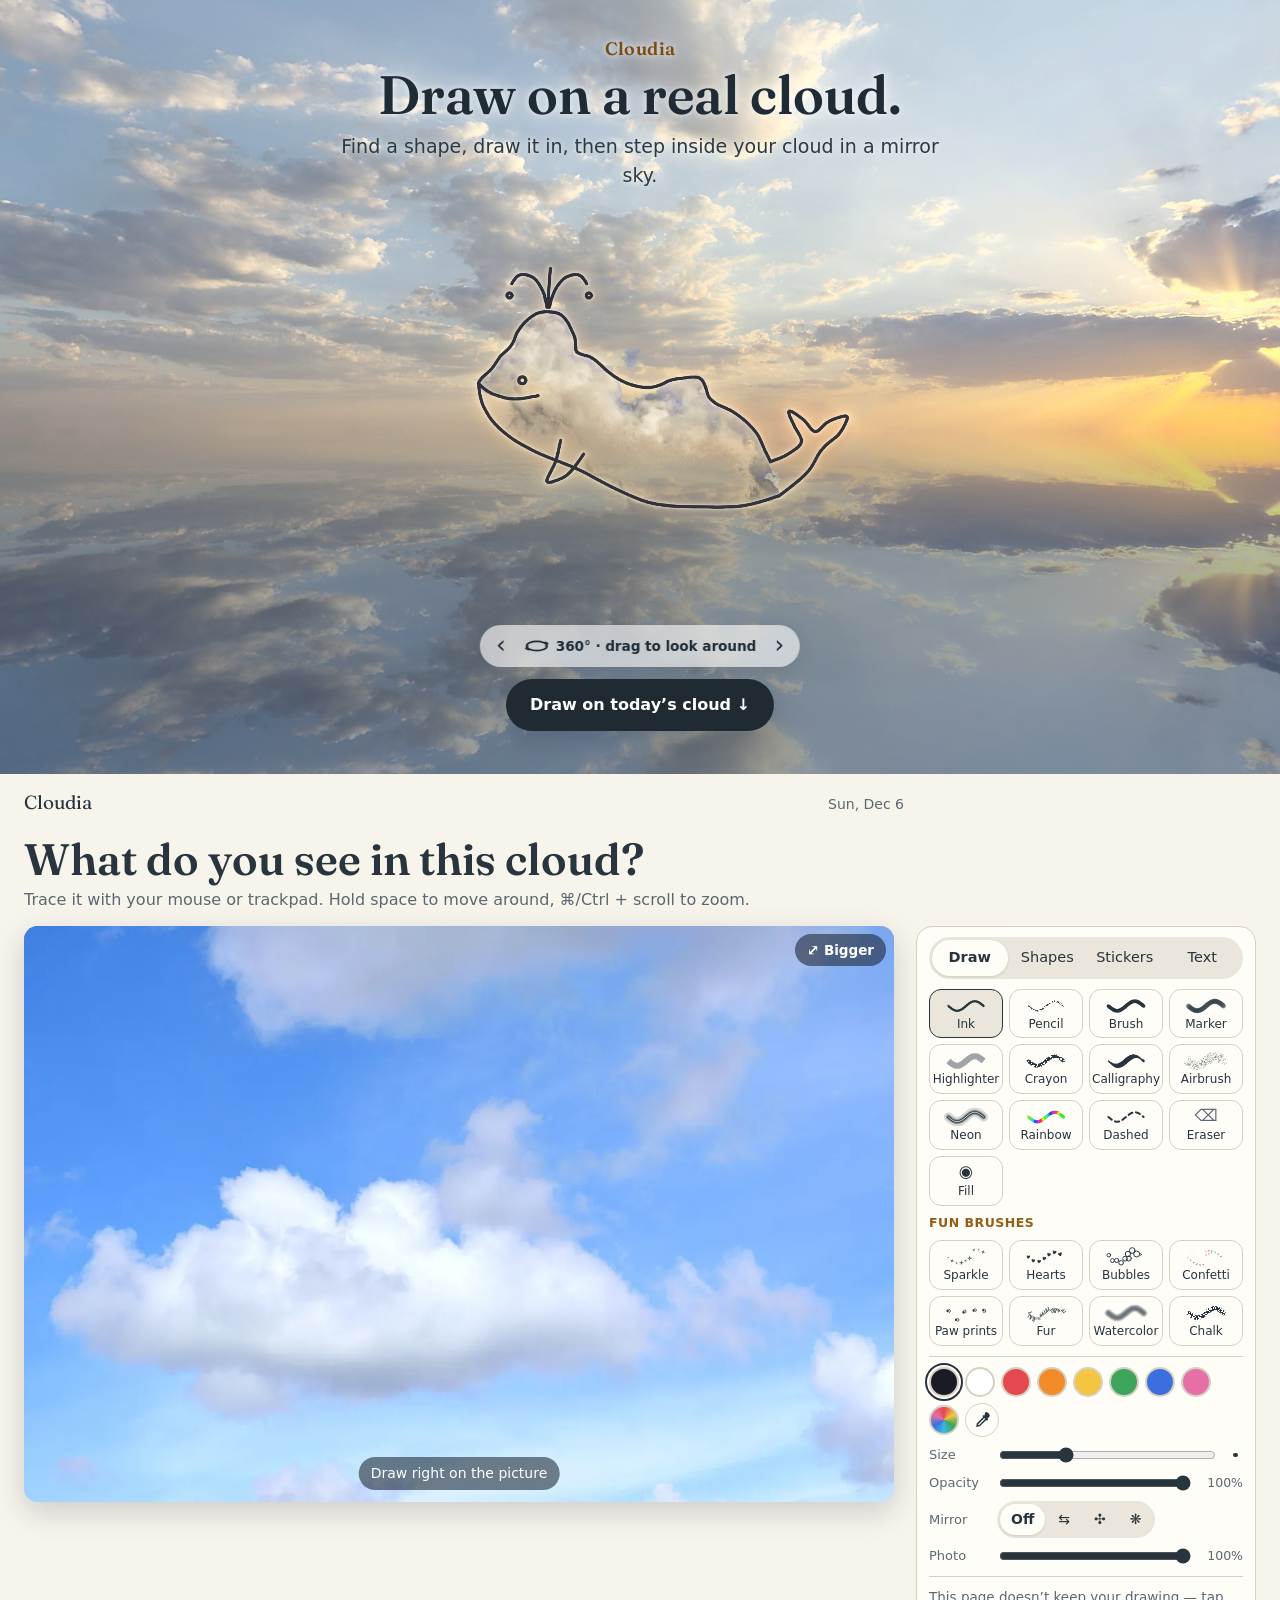
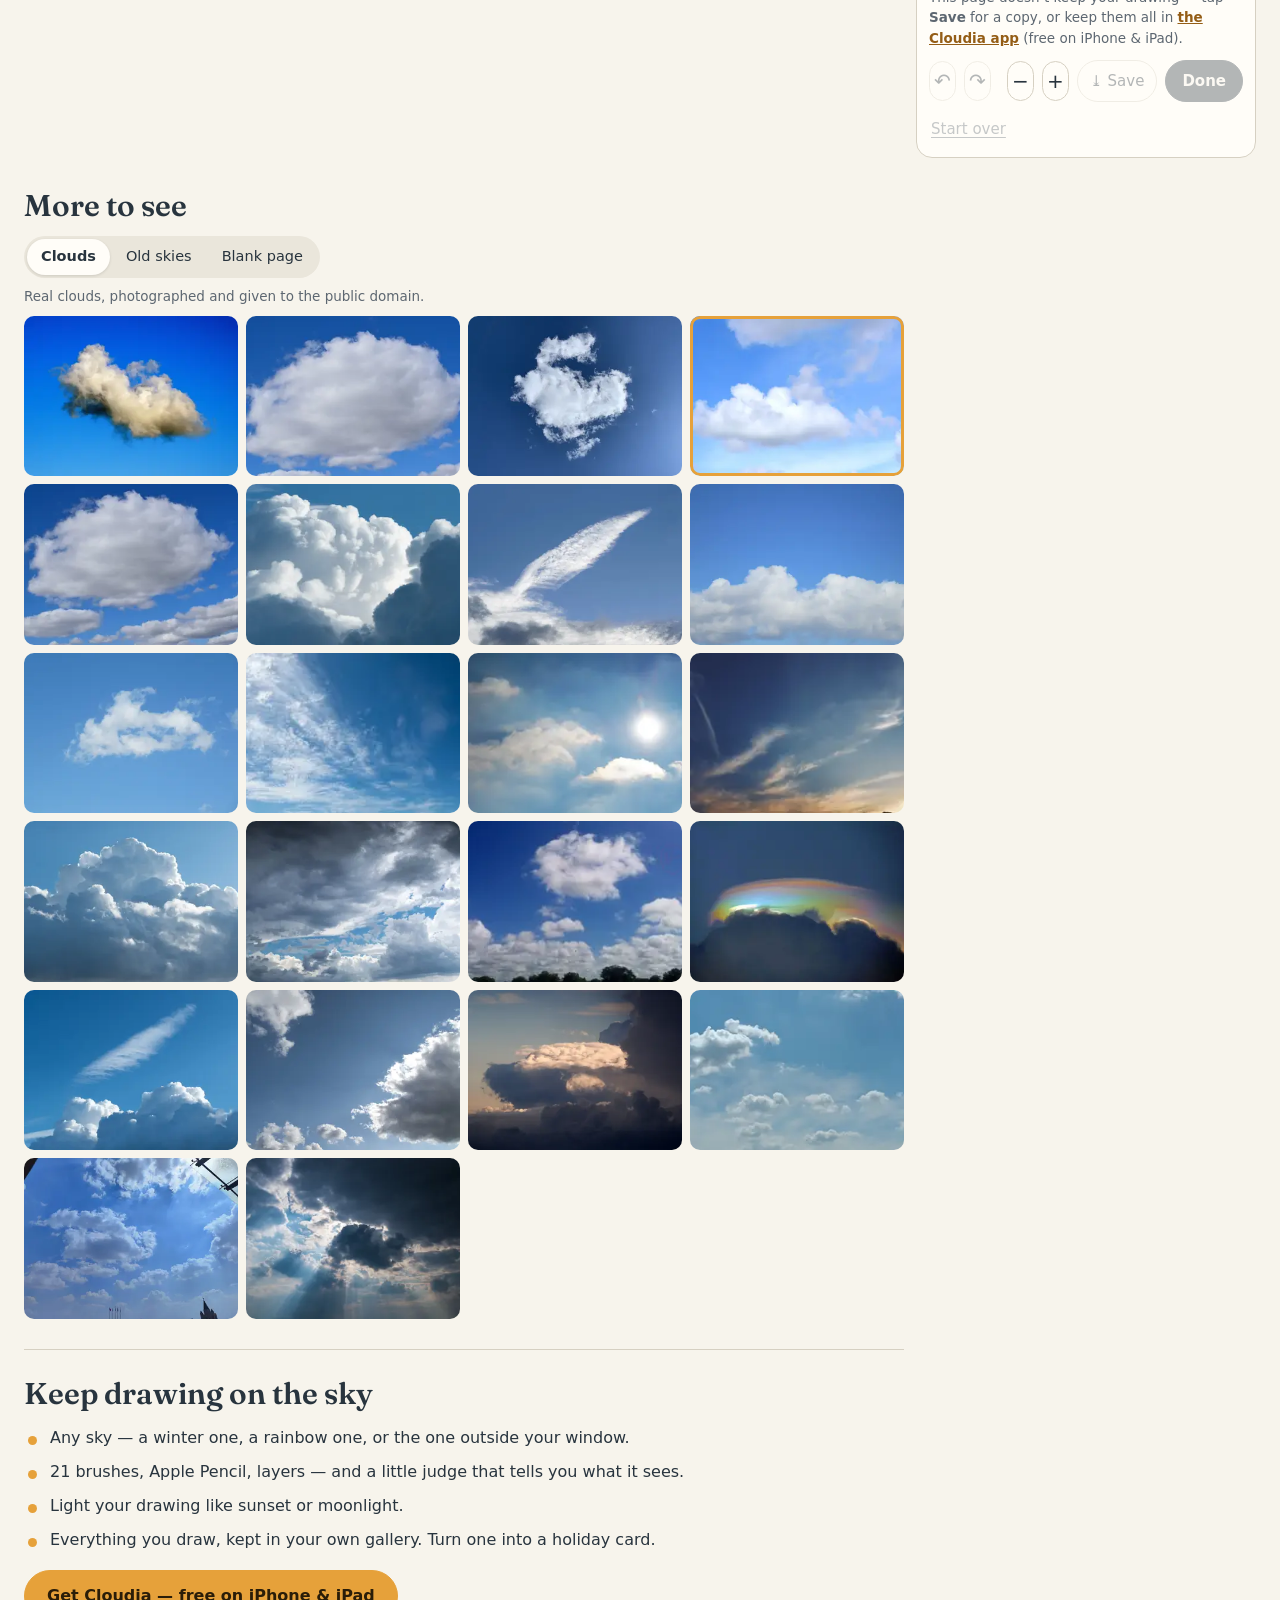
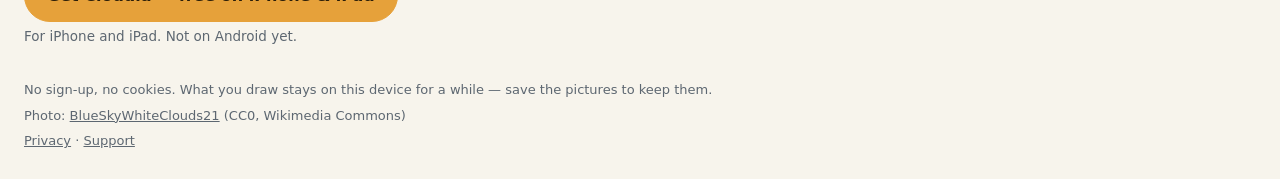
==== today-v2/index.html @ acbae4b1 "today: go live — opening mirror-sky hero (traced whale, drag/arrow to look 360°), judge's paintings " ====
<!doctype html>
<html lang="en">
<head>
<meta charset="utf-8">
<meta name="robots" content="noindex">
<meta name="viewport" content="width=device-width, initial-scale=1, viewport-fit=cover">
<title>What do you see in this cloud? · Cloudia</title>
<meta name="description" content="One real cloud a day — and old skies from the museum. Trace what you see, add some eyes, then see what we saw.">
<meta property="og:title" content="What do you see in this cloud?">
<meta property="og:description" content="Trace what you see in a real cloud. Then see what we saw.">
<meta property="og:image" content="https://shumiao121.github.io/cloudia/today/og.jpg">
<meta property="og:type" content="website">
<meta name="twitter:card" content="summary_large_image">
<meta name="apple-itunes-app" content="app-id=6818406818">
<meta name="theme-color" content="#F7F4EC">
<!--
  网页「今天这朵」第二版（11-17）。方案：「云想网页第二版方案」（Claude Docs）、docs/网页引流/第二轮/。
  一张图、四支笔加橡皮、16 枚眼睛和小零件贴纸；两间屋子（Clouds、Old skies）；分享出「先猜、再翻答案」两张 4:5。
  不上传任何东西、不放 cookie；画只在这台设备上（Safari 七天不开会清掉）。素材：tools/web/build_today.py。
  ?i=<图的编号> 打开某一张，?d=2026-11-20 换日期（测试用）。
-->
<link rel="stylesheet" href="css/today.css?v=37">
</head>
<body>
<!-- 11-20 首屏：打开网页先进到云世界（天空之镜），一朵真云飘进来、描出一条鲸鱼、鼓成云、转一圈，循环。
     不挡操作：按钮和往下滚都直接到画板；没有 WebGL 就只剩这张渐变底和字 -->
<section class="hero" id="hero" aria-label="A real cloud drifts into a mirror sky and a whale is traced on it; around it hang clouds others have painted">
  <canvas aria-hidden="true"></canvas>
  <div class="hero-text">
    <p class="hero-brand">Cloudia</p>
    <h2 class="hero-h">Draw on a real cloud.</h2>
    <p class="hero-sub">Find a shape, draw it in, then step inside your cloud in a mirror sky.</p>
  </div>
  <!-- 11-20 他要「画面上要有可以转动的标识」：常驻的 360° 小条，中间的图标一直轻轻摆（拖过以后停），两边箭头点一下转 60° -->
  <div class="hero-turn" role="group" aria-label="Look around the sky">
    <button type="button" class="ht-btn" data-turn="-1" aria-label="Turn left">‹</button>
    <span class="ht-mid"><svg class="ht-ico" viewBox="0 0 24 24" aria-hidden="true"><ellipse cx="12" cy="12" rx="9.5" ry="4.2" fill="none" stroke="currentColor" stroke-width="1.6" stroke-dasharray="44 9"/><path d="M19.6 8.6l2.4 1.1-1.6 2.1" fill="none" stroke="currentColor" stroke-width="1.6" stroke-linecap="round" stroke-linejoin="round"/><path d="M4.4 15.4L2 14.3l1.6-2.1" fill="none" stroke="currentColor" stroke-width="1.6" stroke-linecap="round" stroke-linejoin="round"/></svg><span class="ht-lab">360° · drag to look around</span></span>
    <button type="button" class="ht-btn" data-turn="1" aria-label="Turn right">›</button>
  </div>
  <a class="hero-go" href="#ask">Draw on today’s cloud ↓</a>
</section>
<main>
  <div class="top"><span class="brand">Cloudia</span><span id="date"></span></div>

  <h1 id="ask">What do you see in this cloud?</h1>
  <p class="sub" id="how">Trace it with your finger.</p>

  <div id="stage">
  <div class="focusbar"><span class="small" id="focusTip"></span><span class="grow"></span><button id="focusClose">Close</button></div>
  <div class="canvasArea" id="canvasArea">
    <div class="paperbar" id="paperbar" hidden>
      <div class="chips" id="papers" role="tablist" aria-label="Paper"></div>
      <div class="seg mini" id="aspects" role="tablist" aria-label="Page shape"></div>
    </div>
    <figure id="mine" class="board">
      <div class="zoomer"><img id="photo" alt=""></div>
      <div class="hint" id="hint">Draw right on the picture</div>
      <button class="fig-btn" id="bigBtn" aria-label="Draw full screen">⤢ Bigger</button>
      <button class="fig-btn left" id="zoomReset" hidden aria-label="Zoom back out">1×</button>
    </figure>
    <p class="caption" id="caption" hidden></p>
  </div>

  <div class="dock" id="dock">
    <div class="row tabs">
      <div class="seg" role="tablist" id="tabs">
        <button role="tab" data-tab="draw" aria-selected="true">Draw</button>
        <button role="tab" data-tab="shapes" aria-selected="false">Shapes</button>
        <button role="tab" data-tab="stickers" aria-selected="false">Stickers</button>
        <button role="tab" data-tab="text" aria-selected="false">Text</button>
      </div>
    </div>

    <div class="pane" id="pane-draw">
      <div class="pens" id="pens"></div>
      <p class="lab2">Fun brushes</p>
      <div class="pens" id="funPens"></div>
    </div>
    <div class="pane" id="pane-shapes" hidden>
      <div class="pens shapes" id="shapes"></div>
      <label class="check"><input type="checkbox" id="shapeFill"> Filled boxes and circles</label>
      <p class="small tip">Drag on the picture. Hold Shift for straight lines, squares and circles.</p>
    </div>
    <div class="pane" id="pane-stickers" hidden>
      <div class="chips packs" id="packs"></div>
      <div class="tray" id="tray"></div>
    </div>
    <div class="pane" id="pane-text" hidden>
      <form class="ask" id="textForm" autocomplete="off">
        <input id="textIn" maxlength="40" placeholder="Say something…" aria-label="Text to add" enterkeyhint="done">
        <button class="primary" type="submit">Add</button>
      </form>
      <div class="seg" id="fonts" role="tablist" aria-label="Font"></div>
    </div>
    <div class="row objtools" id="objTools" hidden>
      <button id="objFront" title="Bring to front">Front</button>
      <button id="objBack" title="Send to back">Back</button>
      <button id="objCopy" title="Duplicate">Copy</button>
      <button id="objFlip" title="Flip">Flip</button>
      <button id="objDel" title="Delete">Delete</button>
    </div>
    <p class="small tip" id="objTip" hidden>Tap one to pick it up. Drag to move · pinch or use the blue corner to size and turn.</p>

    <div class="shared" id="shared">
      <div class="row colorrow">
        <div id="colors" class="colors"></div>
        <label class="sw custom" title="Any color"><input type="color" id="customColor" value="#8E5BD8" aria-label="Any color"></label>
        <button class="icon tool" id="pickBtn" aria-label="Pick a color from the picture" title="Pick a color from the picture (I)"><svg viewBox="0 0 24 24" width="20" height="20" aria-hidden="true"><path d="M15.6 3.4a2.5 2.5 0 0 1 3.5 0l1.5 1.5a2.5 2.5 0 0 1 0 3.5l-2.1 2.1 1 1-1.4 1.4-1-1L9.4 19.6 5 20.4l.8-4.4 7.7-7.7-1-1 1.4-1.4 1 1zM7.6 16.9l-.3 1.3 1.3-.3 7.3-7.3-1-1z" fill="currentColor"/></svg></button>
      </div>
      <div class="row slide" data-for="draw shapes"><span class="lab">Size</span><input type="range" id="size" min="1" max="100" value="30" aria-label="Line size"><span class="dot" id="sizeDot"></span></div>
      <div class="row slide" data-for="draw shapes"><span class="lab">Opacity</span><input type="range" id="opacity" min="10" max="100" value="100" aria-label="Opacity"><span class="num" id="opNum">100%</span></div>
      <div class="row slide" data-for="draw shapes"><span class="lab">Mirror</span><div class="seg mini" id="syms" role="tablist" aria-label="Mirror drawing"></div></div>
      <div class="row slide"><span class="lab">Photo</span><input type="range" id="fade" min="15" max="100" value="100" aria-label="Fade the photo while you trace"><span class="num" id="fadeNum">100%</span></div>
    </div>

    <p class="appnote">This page doesn’t keep your drawing — tap <b>Save</b> for a copy, or keep them all in <a id="appNoteLink" href="https://apps.apple.com/app/apple-store/id6818406818?pt=129298723&amp;ct=web-note&amp;mt=8">the Cloudia app</a> (free on iPhone &amp; iPad).</p>

    <div class="row end">
      <button class="icon" id="undo" aria-label="Undo" title="Undo (⌘Z)" disabled>↶</button>
      <button class="icon" id="redo" aria-label="Redo" title="Redo (⇧⌘Z)" disabled>↷</button>
      <span class="grow"></span>
      <button class="icon" id="zoomOut" aria-label="Zoom out" title="Zoom out (−)">−</button>
      <button class="icon" id="zoomIn" aria-label="Zoom in" title="Zoom in (+)">+</button>
      <button id="exportBtn" disabled title="Save the picture with your drawing to this device">⤓ Save</button>
      <button class="primary" id="done" disabled>Done</button>
    </div>
    <div class="row"><button class="link" id="clear" disabled>Start over</button></div>
  </div>
  </div>

  <section id="naming" hidden class="fade">
    <h2>What is it?</h2>
    <form class="ask" id="askForm" autocomplete="off">
      <input id="word" list="words" maxlength="24" placeholder="a whale, a dog, a teapot…" enterkeyhint="done" aria-label="What is it?">
      <button class="primary" type="submit">That's it</button>
    </form>
    <datalist id="words"></datalist>
    <div class="links"><button class="link" id="skip">Keep it to myself</button><button class="link" id="back">Keep drawing</button></div>
  </section>

  <section id="reveal" hidden class="fade">
    <p class="you" id="you"></p>
    <div class="links"><button class="link" id="drawMore">Keep drawing</button></div>
    <div class="step" id="stepWrap" hidden>
      <button class="primary step-btn" id="stepIn"><span aria-hidden="true">▶</span> <span id="stepLabel">Step inside your cloud</span></button>
      <p class="small">Watch your drawing come alive, then fly in. Saves as a short video you can share.</p>
    </div>
    <h2>Here's what we saw</h2>
    <div class="chips" id="chips"></div>
    <figure id="ours" class="board">
      <img id="photo2" alt="">
      <canvas id="ourInk" class="layer"></canvas>
    </figure>

    <div class="share">
      <h2 class="h3">Share it as a little guessing game</h2>
      <p class="small">Two pictures: first the question, then your answer.</p>
      <div class="pair" id="pairPreview"></div>
      <div class="bar">
        <button class="primary" id="share">Share</button>
        <button id="save">Save pictures</button>
      </div>
    </div>

    <div class="lit">
      <img src="img/app-lit-shark.jpg" alt="A shark drawn on a cloud in the Cloudia app, lit like moonlight" loading="lazy">
      <p class="small">In the app, a drawing can light up like this — this shark was drawn in Cloudia and given moonlight.</p>
    </div>
    <p class="small" style="margin-top:14px">A new cloud comes tomorrow.</p>
  </section>

  <section id="paperOut" hidden class="fade">
    <p class="you" id="youPaper"></p>
    <div class="share" id="sawToo" hidden>
      <h2 class="h3" id="sawTooTitle"></h2>
      <p class="small">Tap one — your drawing comes along. Can you find it in the cloud too?</p>
      <div class="grid pick" id="sawTooGrid"></div>
    </div>
    <div class="share">
      <h2 class="h3">Now put it on a real sky</h2>
      <p class="small">Pick a cloud. Your drawing comes along — move it, size it, then share it as a guessing game.</p>
      <div class="grid pick" id="skyPick"></div>
      <button class="link" id="moreSkies" hidden>More skies</button>
    </div>
    <div class="bar" style="margin-top:14px">
      <button id="savePaper">Save image</button>
      <button id="saveLines">Save lines only (PNG)</button>
      <button class="link" id="backPaper">Keep drawing</button>
    </div>
  </section>

  <section class="rooms" id="rooms">
    <h2>More to see</h2>
    <div class="seg" role="tablist" id="roomTabs"></div>
    <p class="small" id="roomLine"></p>
    <div class="grid" id="grid"></div>
  </section>

  <section class="app" id="app">
    <h2>Keep drawing on the sky</h2>
    <ul>
      <li>Any sky — a winter one, a rainbow one, or the one outside your window.</li>
      <li>21 brushes, Apple Pencil, layers — and a little judge that tells you what it sees.</li>
      <li>Light your drawing like sunset or moonlight.</li>
      <li>Everything you draw, kept in your own gallery. Turn one into a holiday card.</li>
    </ul>
    <a class="btn store" id="store" href="https://apps.apple.com/app/apple-store/id6818406818?pt=129298723&amp;ct=web-v2&amp;mt=8">Get Cloudia — free on iPhone &amp; iPad</a>
    <p class="small" id="notIOS">For iPhone and iPad. Not on Android yet.</p>
  </section>

  <footer>
    <span>No sign-up, no cookies. What you draw stays on this device for a while — save the pictures to keep them.</span>
    <span id="credit"></span>
    <span><a href="../privacy-en.html">Privacy</a> · <a href="../en.html">Support</a></span>
  </footer>
</main>

<div id="toast" role="status" hidden></div>
<div id="sheet" hidden>
  <div class="sheetPics" id="sheetPics"></div>
  <p>Press and hold each picture to save it.</p>
  <button id="closeSheet">Close</button>
</div>

<script src="manifest.js?v=37"></script>
<script>
// 一打开就开始下这张图和它的数据，不等后面几个脚本一轮轮加载（11-18 他嫌图慢）
(function () {
  var M = window.MANIFEST, q = new URLSearchParams(location.search), m = /^(\d{4})-(\d\d)-(\d\d)$/.exec(q.get('d') || '');
  var t = m ? new Date(+m[1], +m[2] - 1, +m[3]) : new Date(); t = new Date(t.getFullYear(), t.getMonth(), t.getDate());
  var n = Math.round((t - new Date(2026, 10, 19)) / 864e5), L = M.daily.length, id = q.get('i') || q.get('c');
  if (!(id && M.items[id])) id = M.daily[((n % L) + L) % L];
  if (M.items[id].kind === 'paper') return;
  var l = document.createElement('link'); l.rel = 'preload'; l.as = 'image'; l.href = 'items/' + id + '.webp'; document.head.appendChild(l);
  var s = document.createElement('script'); s.src = 'items/' + id + '.js'; document.head.appendChild(s); window.__item = s;
})();
</script>
<script src="words.js?v=2"></script>
<script type="module" src="js/app.js?v=37"></script>
</body>
</html>
---- today-v2/css/today.css ----
@font-face { font-family: "Fraunces"; src: url("../fraunces.woff") format("woff"); font-display: swap; }
:root {
  --paper: #F7F4EC; --paper-dim: #EAE6DB; --ink: #28343E; --ink-soft: #5D6771; --hair: #D6D0C2;
  --amber: #E6A13A; --amber-deep: #945D16; --card: #FFFDF8; --sel: #3B6FE0;
  color-scheme: light;
}
@media (prefers-color-scheme: dark) {
  :root { --paper: #12171D; --paper-dim: #1C232B; --ink: #E9ECEF; --ink-soft: #A3ACB6; --hair: #2E3741;
          --amber: #E6A13A; --amber-deep: #F2C27E; --card: #18202A; --sel: #7FA6FF; color-scheme: dark; }
}
* { box-sizing: border-box; }
html { -webkit-text-size-adjust: 100%; }
body { margin: 0; background: var(--paper); color: var(--ink);
  font: 16px/1.5 -apple-system, BlinkMacSystemFont, "Segoe UI", system-ui, sans-serif; -webkit-tap-highlight-color: transparent; }
main { max-width: 760px; margin: 0 auto;
  padding: calc(14px + env(safe-area-inset-top, 0px)) max(16px, env(safe-area-inset-right, 0px)) calc(28px + env(safe-area-inset-bottom, 0px)) max(16px, env(safe-area-inset-left, 0px)); }
[hidden] { display: none !important; }
.top { display: flex; justify-content: space-between; align-items: baseline; font-size: 14px; color: var(--ink-soft); }
.brand { font-family: Fraunces, Georgia, serif; font-size: 19px; color: var(--ink); }
h1, h2 { font-family: Fraunces, Georgia, serif; font-weight: 600; text-wrap: balance; margin: 0; }
h1 { font-size: clamp(28px, 7.4vw, 44px); line-height: 1.12; margin: 18px 0 4px; }
h2 { font-size: clamp(22px, 5.6vw, 30px); line-height: 1.2; }
.h3 { font-size: 21px; }
.sub { color: var(--ink-soft); margin: 0 0 14px; }
.small { font-size: 13.5px; color: var(--ink-soft); margin: 4px 0; }
.caption { font-size: 13.5px; color: var(--ink-soft); margin: 8px 2px 0; font-style: italic; }
.grow { flex: 1; }

/* 画框：照片 + 几层画布 */
figure.board { margin: 0 auto; position: relative; border-radius: 14px; overflow: hidden; background: var(--paper-dim);
  box-shadow: 0 10px 30px rgba(20,30,50,.18); max-width: 100%; touch-action: pan-y; }
figure.board img { display: block; width: 100%; height: auto;
  -webkit-user-select: none; user-select: none; -webkit-touch-callout: none; pointer-events: none; }
.zoomer { position: relative; transform-origin: 0 0; }
.layer { position: absolute; inset: 0; width: 100%; height: 100%; pointer-events: none; }
.fig-btn { position: absolute; top: 8px; right: 8px; z-index: 5; padding: 6px 12px; font-size: 13.5px; font-weight: 600;
  background: rgba(20,28,40,.55); color: #fff; border: 0; -webkit-backdrop-filter: blur(6px); backdrop-filter: blur(6px); }
.fig-btn.left { right: auto; left: 8px; }
/* 手机上横的图贴满屏宽，不留两边白 */
@media (max-width: 600px) {
  figure.board.bleed { margin-left: calc(-1 * max(16px, env(safe-area-inset-left, 0px))); margin-right: calc(-1 * max(16px, env(safe-area-inset-right, 0px)));
    max-width: none !important; border-radius: 0; box-shadow: none; }
}
/* 全屏画：只剩画和工具；手机横过来时工具挪到右边，画占满高度 */
.focusbar { display: none; }
body.focus { overflow: hidden; }
#stage.focus { position: fixed; inset: 0; z-index: 8; background: var(--paper); display: grid; grid-template-rows: auto minmax(0, 1fr) auto; gap: 8px;
  padding: calc(6px + env(safe-area-inset-top, 0px)) max(8px, env(safe-area-inset-right, 0px)) calc(8px + env(safe-area-inset-bottom, 0px)) max(8px, env(safe-area-inset-left, 0px)); }
#stage.focus .focusbar { display: flex; align-items: center; gap: 8px; min-width: 0; }
#stage.focus .focusbar .small { margin: 0; overflow: hidden; text-overflow: ellipsis; white-space: nowrap; }
#stage.focus .canvasArea { min-height: 0; min-width: 0; display: grid; place-items: center; overflow: hidden; }
#stage.focus figure.board { margin: 0; border-radius: 8px; max-width: none !important; }
#stage.focus .caption, #stage.focus #bigBtn { display: none; }
#stage.focus .dock { margin-top: 0; width: 100%; max-width: 760px; justify-self: center; padding: 8px 10px; gap: 8px; }
@media (orientation: landscape) and (max-height: 560px) {
  #stage.focus { grid-template-columns: minmax(0, 1fr) 264px; grid-template-rows: auto minmax(0, 1fr); column-gap: 10px; }
  #stage.focus .canvasArea { grid-column: 1; grid-row: 1 / span 2; }
  #stage.focus .focusbar { grid-column: 2; grid-row: 1; }
  #stage.focus .focusbar .small { white-space: normal; font-size: 12px; line-height: 1.3; }
  #stage.focus .dock { grid-column: 2; grid-row: 2; overflow-y: auto; align-self: stretch; align-content: start; }
  #stage.focus .pens { grid-template-columns: repeat(4, minmax(0, 1fr)); gap: 4px; }
  #stage.focus .pen { padding: 4px 1px; font-size: 10.5px; border-radius: 10px; }
  #stage.focus .pen canvas { width: 32px; height: 15px; }
  #stage.focus .shared { gap: 5px; padding-top: 6px; }
  #stage.focus .dock { gap: 7px; padding: 8px; }
  #stage.focus .colors { justify-content: flex-start; }
  #stage.focus .colors { gap: 4px; }
  #stage.focus .sw { width: 24px; height: 24px; }
  #stage.focus .tray { grid-template-columns: repeat(5, minmax(0, 1fr)); }
  #stage.focus .end { flex-wrap: wrap; }
}
.layer.touch { pointer-events: auto; touch-action: none; cursor: crosshair; }
.layer.touch.locked { pointer-events: none; }
.layer.wet { opacity: 1; }
.hint { position: absolute; left: 50%; bottom: 12px; transform: translateX(-50%); background: rgba(20,28,40,.55); color: #fff;
  font-size: 14px; padding: 6px 12px; border-radius: 999px; pointer-events: none; transition: opacity .4s; white-space: nowrap; z-index: 3; }
.sel { position: absolute; border: 1.5px dashed var(--sel); border-radius: 6px; pointer-events: none; z-index: 4; transform-origin: center; }
.sel-x, .sel-h { position: absolute; width: 30px; height: 30px; border-radius: 50%; pointer-events: auto; touch-action: none; }
.sel-x { left: -16px; top: -16px; background: #fff; color: #1A1B24; border: 1.5px solid var(--sel); font: 600 18px/1 system-ui; padding: 0; display: grid; place-items: center; }
.sel-h { right: -15px; bottom: -15px; background: var(--sel); border: 3px solid #fff; box-shadow: 0 1px 4px rgba(0,0,0,.3); cursor: nwse-resize; }

/* 工具坞：不压在图上，紧跟在图下面 */
.dock { grid-template-columns: minmax(0, 1fr); margin-top: 12px; background: var(--card); border: 1px solid var(--hair); border-radius: 16px; padding: 10px 12px; display: grid; gap: 10px; }
.row { display: flex; align-items: center; gap: 8px; min-width: 0; }
button, .btn { appearance: none; font: inherit; font-size: 15px; border-radius: 999px; padding: 9px 16px; cursor: pointer;
  border: 1px solid var(--hair); background: transparent; color: var(--ink); text-decoration: none; display: inline-flex;
  align-items: center; justify-content: center; gap: 6px; touch-action: manipulation; }
button:disabled { opacity: .35; cursor: default; }
.primary { background: var(--ink); color: var(--paper); border-color: var(--ink); font-weight: 600; }
.icon { width: 40px; height: 40px; padding: 0; font-size: 20px; }
.link { border: 0; padding: 6px 2px; color: var(--ink-soft); text-decoration: underline; text-underline-offset: 3px; }
.seg { display: inline-flex; background: var(--paper-dim); border-radius: 999px; padding: 3px; gap: 2px; }
.seg button { border: 0; padding: 7px 14px; font-size: 14.5px; }
.seg button[aria-selected="true"] { background: var(--card); box-shadow: 0 1px 3px rgba(0,0,0,.12); font-weight: 600; }
.pens { display: grid; grid-template-columns: repeat(auto-fill, minmax(64px, 1fr)); gap: 6px; }
.pen { flex-direction: column; gap: 2px; padding: 6px 2px; border-radius: 12px; font-size: 12px; min-width: 0; line-height: 1.15; }
.pen canvas { width: 44px; height: 20px; }
.pen[aria-pressed="true"] { background: var(--paper-dim); border-color: var(--ink); }
.colors { display: flex; gap: 6px; flex-wrap: wrap; justify-content: space-between; width: 100%; max-width: 330px; }
.sw { width: 30px; height: 30px; padding: 0; border-radius: 50%; border: 2px solid var(--hair); }
.sw[aria-pressed="true"] { outline: 2.5px solid var(--ink); outline-offset: 2px; }
.sizes { display: flex; gap: 4px; }
.sz { width: 34px; height: 34px; padding: 0; }
.sz i { display: block; border-radius: 50%; background: var(--ink); }
.sz[aria-pressed="true"] { background: var(--paper-dim); border-color: var(--ink); }
.tray { display: grid; grid-template-columns: repeat(8, minmax(0, 1fr)); gap: 6px; }
@media (max-width: 480px) { .tray { grid-template-columns: repeat(6, minmax(0, 1fr)); } }
.tray button { padding: 4px; border-radius: 12px; aspect-ratio: 1; background: #F7F4EC; border-color: #D6D0C2; }  /* 贴纸是黑描边，深色模式下也垫浅底 */
.tray canvas { width: 100%; height: 100%; }
.tip { margin: 0; }
.pane { display: grid; gap: 8px; }
.tabs .seg { width: 100%; }
.tabs .seg button { padding: 7px 6px; flex: 1; }
@media (max-width: 420px) { .tabs .seg button { padding: 6px 8px; font-size: 13.5px; } }
.check { display: flex; gap: 8px; align-items: center; font-size: 14px; color: var(--ink-soft); }
.packs { margin: 0; }
.objtools { flex-wrap: wrap; gap: 6px; }
.objtools button { padding: 6px 12px; font-size: 13.5px; }
.shared { display: grid; gap: 8px; border-top: 1px solid var(--hair); padding-top: 10px; }
.colorrow { flex-wrap: wrap; gap: 6px; }
.colorrow .colors { width: auto; max-width: none; justify-content: flex-start; gap: 6px; }
.sw.custom { position: relative; overflow: hidden; display: inline-block; flex: none;
  background: conic-gradient(#E5484D, #F5C542, #3FA45B, #3BB8E0, #3B6FE0, #E66FA8, #E5484D); }
.sw.custom input { position: absolute; inset: -4px; opacity: 0; width: calc(100% + 8px); height: calc(100% + 8px); cursor: pointer; border: 0; padding: 0; }
.sw.custom[aria-pressed="true"] { outline: 2.5px solid var(--ink); outline-offset: 2px; }
.tool { width: 34px; height: 34px; }
.tool[aria-pressed="true"] { background: var(--ink); color: var(--paper); border-color: var(--ink); }
.slide { gap: 10px; }
.slide .lab { width: 58px; font-size: 13px; color: var(--ink-soft); flex: none; }
.slide input[type=range] { flex: 1; min-width: 0; accent-color: var(--ink); }
.slide .num { width: 40px; text-align: right; font-size: 12.5px; color: var(--ink-soft); font-variant-numeric: tabular-nums; flex: none; }
.slide .dot { display: block; border-radius: 50%; flex: none; margin: 0 5px; }
.seg.mini button { padding: 5px 11px; font-size: 14px; }
#toast { position: fixed; left: 50%; bottom: calc(22px + env(safe-area-inset-bottom, 0px)); transform: translateX(-50%); z-index: 30;
  background: rgba(20,28,40,.9); color: #fff; padding: 8px 14px; border-radius: 999px; font-size: 14px; max-width: calc(100vw - 32px); text-align: center; pointer-events: none; }
.end { padding-top: 2px; }

section { margin-top: 30px; }
.ask { display: flex; gap: 8px; margin: 10px 0 4px; }
.ask input { flex: 1; min-width: 0; font: inherit; font-size: 17px; padding: 10px 14px; border-radius: 12px; border: 1px solid var(--hair); background: var(--card); color: var(--ink); }
.links { display: flex; gap: 18px; flex-wrap: wrap; }
.you { font-family: Fraunces, Georgia, serif; font-size: clamp(22px, 5.4vw, 28px); margin: 0 0 6px; }
.chips { display: flex; gap: 8px; flex-wrap: wrap; margin: 10px 0 12px; }
.chip { padding: 7px 14px; font-size: 15px; }
.chip[aria-pressed="true"] { background: var(--ink); color: var(--paper); border-color: var(--ink); }
.share { background: var(--card); border: 1px solid var(--hair); border-radius: 16px; padding: 16px; margin-top: 18px; display: grid; gap: 10px; }
.pair { display: grid; grid-template-columns: 1fr 1fr; gap: 8px; }
.pair img { width: 100%; border-radius: 8px; box-shadow: 0 2px 10px rgba(0,0,0,.12); }
.bar { display: flex; gap: 10px; flex-wrap: wrap; }
.lit { margin-top: 18px; display: grid; gap: 6px; }
.lit img { width: 100%; border-radius: 12px; }

.rooms .seg { margin: 12px 0 4px; }
.grid { display: grid; grid-template-columns: repeat(3, minmax(0, 1fr)); gap: 8px; margin-top: 10px; }
@media (min-width: 600px) { .grid { grid-template-columns: repeat(4, minmax(0, 1fr)); } }
.grid a { display: block; border-radius: 10px; overflow: hidden; aspect-ratio: 4 / 3; background: var(--paper-dim); position: relative; }
.grid img { width: 100%; height: 100%; object-fit: cover; display: block; }
.grid a[aria-current="true"]::after { content: ""; position: absolute; inset: 0; border: 3px solid var(--amber); border-radius: 10px; }

.app { border-top: 1px solid var(--hair); padding-top: 26px; }
.app ul { list-style: none; padding: 0; margin: 14px 0 18px; display: grid; gap: 10px; }
.app li { padding-left: 26px; position: relative; }
.app li::before { content: ""; position: absolute; left: 4px; top: .62em; width: 9px; height: 9px; border-radius: 50%; background: var(--amber); }
.store { background: var(--amber); border-color: var(--amber); color: #2A1D08; font-weight: 600; font-size: 16px; padding: 13px 22px; }
footer { margin-top: 34px; font-size: 13px; color: var(--ink-soft); display: grid; gap: 6px; }
footer a { color: inherit; }
#sheet { position: fixed; inset: 0; z-index: 9; background: rgba(8,12,18,.92); display: flex; flex-direction: column; gap: 12px; align-items: center; justify-content: center;
  padding: max(16px, env(safe-area-inset-top, 0px)) 16px max(16px, env(safe-area-inset-bottom, 0px)); }
.sheetPics { display: flex; gap: 10px; max-width: 100%; overflow-x: auto; }
.sheetPics img { max-height: 64vh; max-width: 78vw; border-radius: 10px; -webkit-touch-callout: default; }
#sheet p { color: #CFD6DE; margin: 0; text-align: center; }
#sheet button { color: #fff; border-color: #56606B; }
.fade { animation: fade .5s ease both; }
@keyframes fade { from { opacity: 0; transform: translateY(6px); } to { opacity: 1; transform: none; } }

/* ---------- 电脑上的工作台：左边大画布按窗口高度铺满，右边工具栏贴着不动 ---------- */
@media (min-width: 980px) {
  main { max-width: 1440px; padding-left: 24px; padding-right: 24px; }
  main > :not(#stage) { max-width: 880px; }
  #stage:not(.focus) { display: grid; grid-template-columns: minmax(0, 1fr) 340px; gap: 22px; align-items: start; margin-top: 6px; }
  #stage:not(.focus) .canvasArea { min-width: 0; }
  #stage:not(.focus) .dock { margin-top: 0; position: sticky; top: 12px; max-height: calc(100vh - 24px); overflow-y: auto; }
  #stage.focus { grid-template-columns: minmax(0, 1fr) 340px; grid-template-rows: auto minmax(0, 1fr); column-gap: 18px; padding: 14px 18px; }
  #stage.focus .canvasArea { grid-column: 1; grid-row: 1 / span 2; }
  #stage.focus .focusbar { grid-column: 2; grid-row: 1; }
  #stage.focus .dock { grid-column: 2; grid-row: 2; overflow-y: auto; align-self: stretch; align-content: start; max-width: none; }
  .tray { grid-template-columns: repeat(6, minmax(0, 1fr)); }
  .pens { grid-template-columns: repeat(4, minmax(0, 1fr)); }
}

/* ---------- 只在 app 里：工具栏底下四格真截图，点开看大图 ---------- */
.apponly { display: grid; gap: 8px; border-top: 1px solid var(--hair); padding-top: 10px; }
.lab2 { margin: 0; font-size: 12.5px; font-weight: 600; letter-spacing: .04em; text-transform: uppercase; color: var(--amber-deep); }
.appgrid { display: grid; grid-template-columns: repeat(2, minmax(0, 1fr)); gap: 8px; }
.appgrid button { padding: 0; border-radius: 12px; overflow: hidden; flex-direction: column; align-items: stretch; gap: 0; background: var(--card); }
.appgrid img { width: 100%; aspect-ratio: 16 / 8; object-fit: cover; display: block; }
.appgrid span { padding: 6px 9px 7px; font-size: 12.5px; font-weight: 600; text-align: left; }
#appSheet { position: fixed; inset: 0; z-index: 25; background: rgba(8,12,18,.6); display: grid; place-items: center; overflow-y: auto;
  padding: max(16px, env(safe-area-inset-top, 0px)) max(16px, env(safe-area-inset-right, 0px)) max(16px, env(safe-area-inset-bottom, 0px)) max(16px, env(safe-area-inset-left, 0px)); }
.appcard { background: var(--paper); color: var(--ink); border-radius: 18px; max-width: 620px; width: 100%; padding: 14px 16px 16px; display: grid; gap: 8px; box-shadow: 0 20px 60px rgba(0,0,0,.35); }
.appcard img { width: 100%; border-radius: 12px; display: block; }
.appcard h2 { margin-top: 4px; }
.appcard p { margin: 0; }

/* ---------- 白纸：纸和画幅的切换条 ---------- */
.paperbar { display: flex; flex-wrap: wrap; align-items: center; justify-content: space-between; gap: 8px; margin-bottom: 10px; }
.paperbar .chips { margin: 0; }
.paperbar .chip { padding: 6px 12px; font-size: 14px; display: inline-flex; gap: 6px; }
.paperbar .chip i { width: 14px; height: 14px; border-radius: 4px; border: 1px solid var(--hair); display: inline-block; }
.seg.mini button:disabled { opacity: .35; }
.grid.pick a { cursor: pointer; }
#stage.focus .paperbar { display: none; }
.grid a.paperthumb { border: 1px solid var(--hair); }
.grid a.paperthumb::before { content: attr(data-name); position: absolute; left: 8px; bottom: 6px; font-size: 12.5px; font-weight: 600; color: #5D6771; }
.grid a.paperthumb[data-name="Night"]::before { color: #C9D3E6; }

.appnote { margin: 0; font-size: 13.5px; color: var(--ink-soft); border-top: 1px solid var(--hair); padding-top: 10px; }
.appnote a { color: var(--amber-deep); font-weight: 600; }
/* 大图到之前：缩略图模糊垫着，画框先按比例撑开，不跳 */
figure.board { background-size: cover; background-position: center; }
figure.board img { transition: opacity .35s ease; }
figure.board.loading img { opacity: 0; }

/* ---------- 走进云里（11-18） ---------- */
.step { margin: 6px 0 26px; display: grid; justify-items: start; gap: 6px; }
.step-btn { font-size: 17px; padding: 13px 22px; border-radius: 999px; }
.inside { position: fixed; inset: 0; z-index: 60; background: rgba(14, 18, 24, .94); display: grid; place-items: center; touch-action: none; }
.inside canvas { display: block; height: min(100dvh, 100vw * 16 / 9); width: auto; max-width: 100vw; aspect-ratio: 9 / 16; }
@media (min-width: 600px) { .inside canvas { height: calc(100dvh - 40px); border-radius: 16px; box-shadow: 0 20px 60px rgba(0, 0, 0, .45); } }
.inside-x { position: absolute; top: max(12px, env(safe-area-inset-top)); right: max(12px, env(safe-area-inset-right)); width: 44px; height: 44px; padding: 0; border-radius: 50%;
  border: 0; background: rgba(20, 24, 30, .55); color: #fff; font-size: 26px; line-height: 44px; }
.inside-bar { position: absolute; left: 50%; transform: translateX(-50%); bottom: max(18px, calc(env(safe-area-inset-bottom) + 10px)); display: flex; gap: 10px; align-items: center;
  flex-wrap: nowrap; justify-content: center; width: max-content; max-width: calc(100vw - 24px); padding: 8px; border-radius: 999px; background: rgba(250, 249, 245, .92); box-shadow: 0 8px 28px rgba(0, 0, 0, .25); }
.inside-bar button { border-radius: 999px; white-space: nowrap; }
@media (max-width: 420px) { .inside-bar button { padding: 10px 14px; font-size: 15px; } .inside-app { padding: 0 6px; font-size: 15px; } }
.inside-bar .primary { background: #1A1B24; color: #F7F4EC; border-color: #1A1B24; }
.inside-bar button:not(.primary) { background: #fff; color: #1A1B24; border-color: #D9D4C7; }
.inside-app { color: #945D16; font-weight: 600; padding: 0 10px; white-space: nowrap; }
.inside-hint { position: absolute; top: max(18px, env(safe-area-inset-top)); left: 50%; transform: translateX(-50%); margin: 0; padding: 7px 14px; border-radius: 999px;
  background: rgba(20, 24, 30, .55); color: #fff; font-size: 14px; white-space: nowrap; pointer-events: none; }
.inside canvas { touch-action: none; cursor: grab; }
/* 天空之镜：铺满整个窗口，跟着窗口变（电脑上用） */
.inside.full canvas { width: 100vw; height: 100dvh; max-width: none; aspect-ratio: auto; border-radius: 0; box-shadow: none; }

/* ---------- 首屏：云世界（11-20） ---------- */
.hero { position: relative; margin: 0; height: min(86svh, 860px); min-height: 440px; overflow: hidden;
  background: linear-gradient(180deg, #9db7d8 0%, #cdd7e2 40%, #ead7bb 49.5%, #b4c2d2 50.5%, #8ea6c2 100%); }
.hero canvas { position: absolute; inset: 0; width: 100%; height: 100%; display: block; opacity: 0; transition: opacity 1s ease; touch-action: pan-y; }
.hero canvas.on { opacity: 1; cursor: grab; }
.hero canvas.on:active { cursor: grabbing; }
/* 转动标识：主按钮上方，常驻；首屏亮起来以后淡入。中间的图标轻轻左右摆，拖过一次就停 */
.hero-turn { position: absolute; left: 50%; bottom: calc(max(5.5%, env(safe-area-inset-bottom, 0px)) + 64px); transform: translateX(-50%);
  display: flex; align-items: center; gap: 2px; padding: 4px; border-radius: 999px; white-space: nowrap; color: #1f2b35;
  background: rgba(255,255,255,.6); box-shadow: 0 4px 18px rgba(15,25,35,.14); -webkit-backdrop-filter: blur(8px); backdrop-filter: blur(8px);
  opacity: 0; transition: opacity .6s ease; pointer-events: none; }
.hero.live .hero-turn { opacity: 1; pointer-events: auto; }
.ht-btn { width: 34px; height: 34px; border: 0; border-radius: 999px; background: transparent; color: inherit; font-size: 24px; line-height: 1; cursor: pointer; padding: 0 0 3px; }
.ht-btn:hover { background: rgba(255,255,255,.75); }
.ht-btn:focus-visible { outline: 3px solid #ffd27a; outline-offset: 1px; }
.ht-mid { display: flex; align-items: center; gap: 6px; font-size: 13.5px; font-weight: 600; padding: 0 4px; }
.ht-ico { width: 26px; height: 26px; animation: htSway 2.4s ease-in-out infinite; }
.hero.touched .ht-ico { animation: none; }
@keyframes htSway { 0%, 100% { transform: rotate(-14deg); } 50% { transform: rotate(14deg); } }
@media (max-width: 420px) { .ht-mid { font-size: 12.5px; } }
@media (prefers-reduced-motion: reduce) { .ht-ico { animation: none; } }
.hero-text { position: absolute; left: 0; right: 0; top: max(4.5%, env(safe-area-inset-top, 0px)); padding: 0 max(16px, env(safe-area-inset-left, 0px));
  text-align: center; color: #1f2b35; pointer-events: none; text-shadow: 0 0 22px rgba(255,255,255,.9), 0 0 6px rgba(255,255,255,.7); }
.hero-brand { font-family: Fraunces, Georgia, serif; font-weight: 600; color: #7A4A0F; font-size: 18px; letter-spacing: .02em; margin: 0 0 4px; }
.hero-h { font-size: clamp(28px, 4.4vw, 54px); line-height: 1.08; color: #1f2b35; }
.hero-sub { font-size: clamp(15px, 1.5vw, 19px); max-width: 32em; margin: 8px auto 0; color: #2c3a46; }
.hero-go { position: absolute; left: 50%; bottom: max(5.5%, env(safe-area-inset-bottom, 0px)); transform: translateX(-50%); white-space: nowrap;
  background: #1f2a33; color: #fff; padding: 14px 24px; border-radius: 999px; text-decoration: none; font-weight: 600; font-size: 16px;
  box-shadow: 0 8px 28px rgba(15, 25, 35, .22); }
.hero-go:hover { background: #2b3843; }
.hero-go:focus-visible { outline: 3px solid #ffd27a; outline-offset: 3px; }
#ask { scroll-margin-top: 12px; }
/* 导出键（11-20）：和 Done 一排，别被挤成两行 */
#exportBtn { white-space: nowrap; padding-left: 12px; padding-right: 12px; }
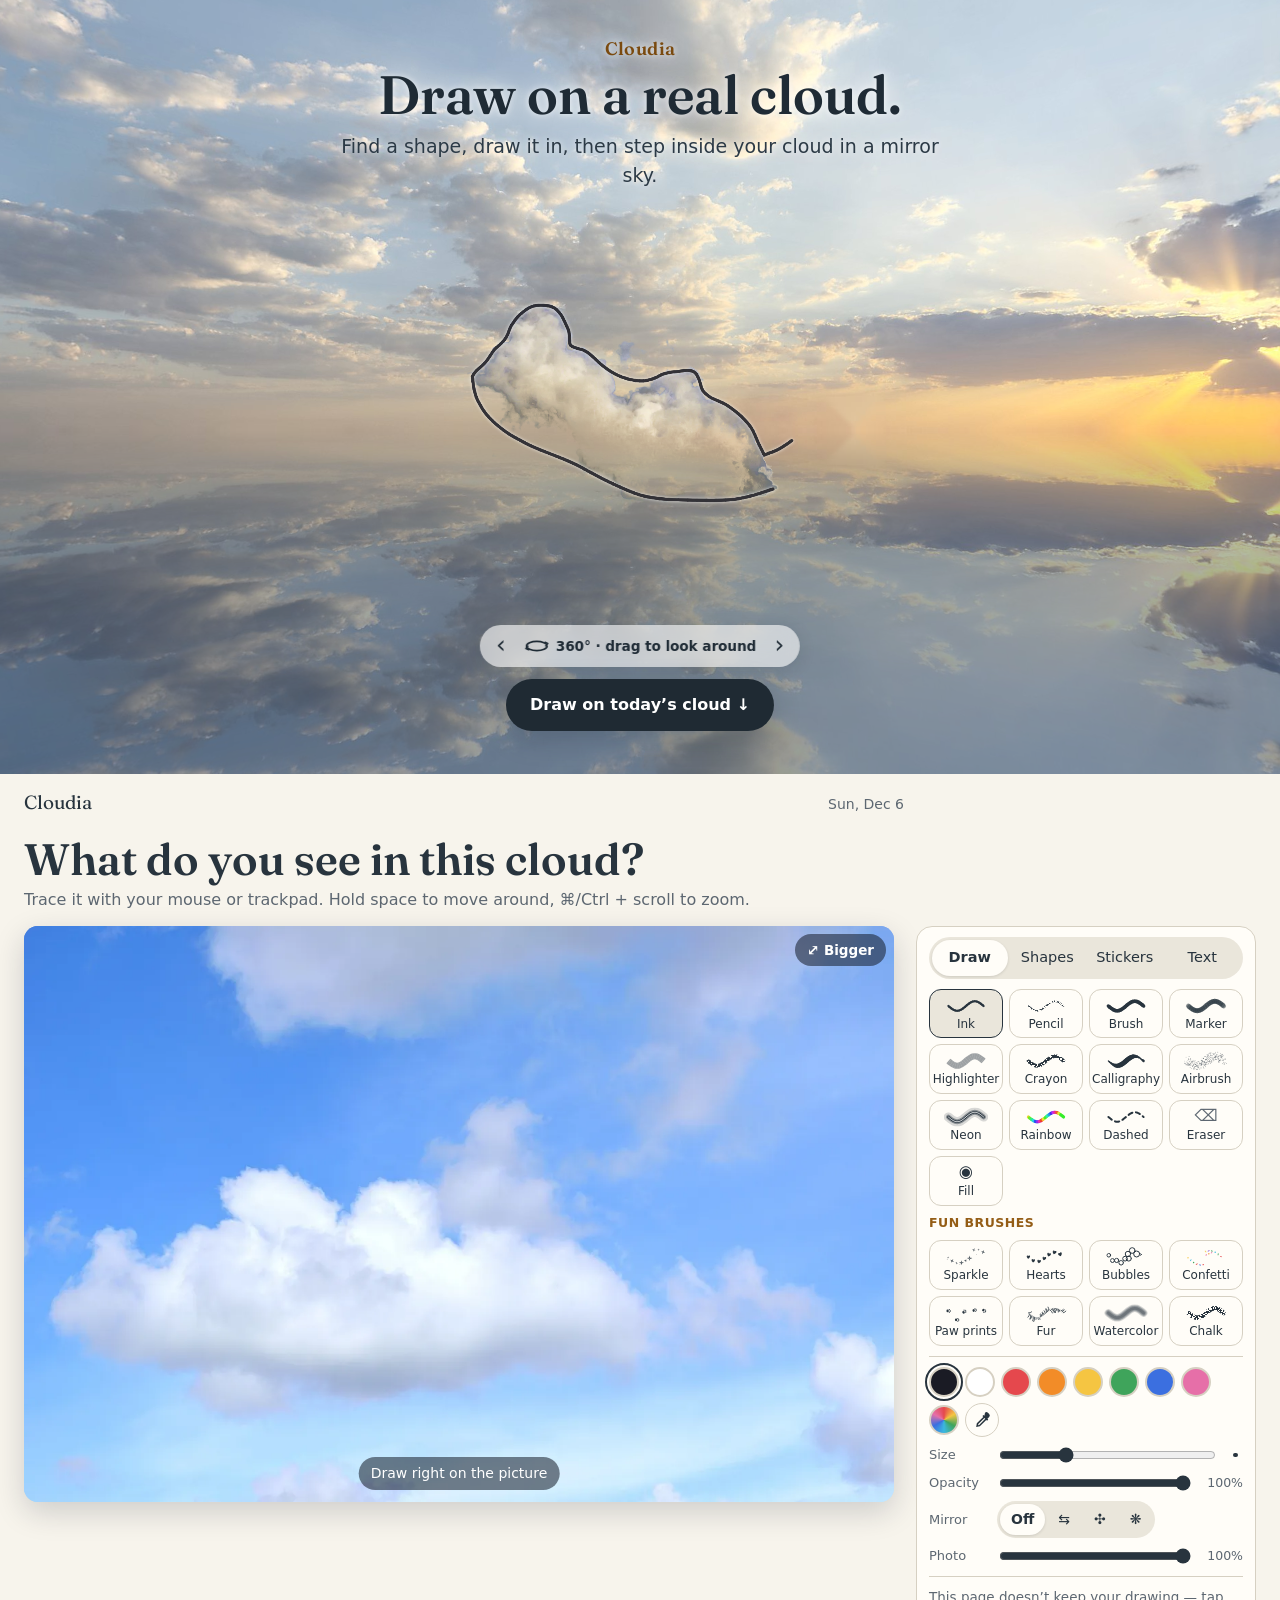
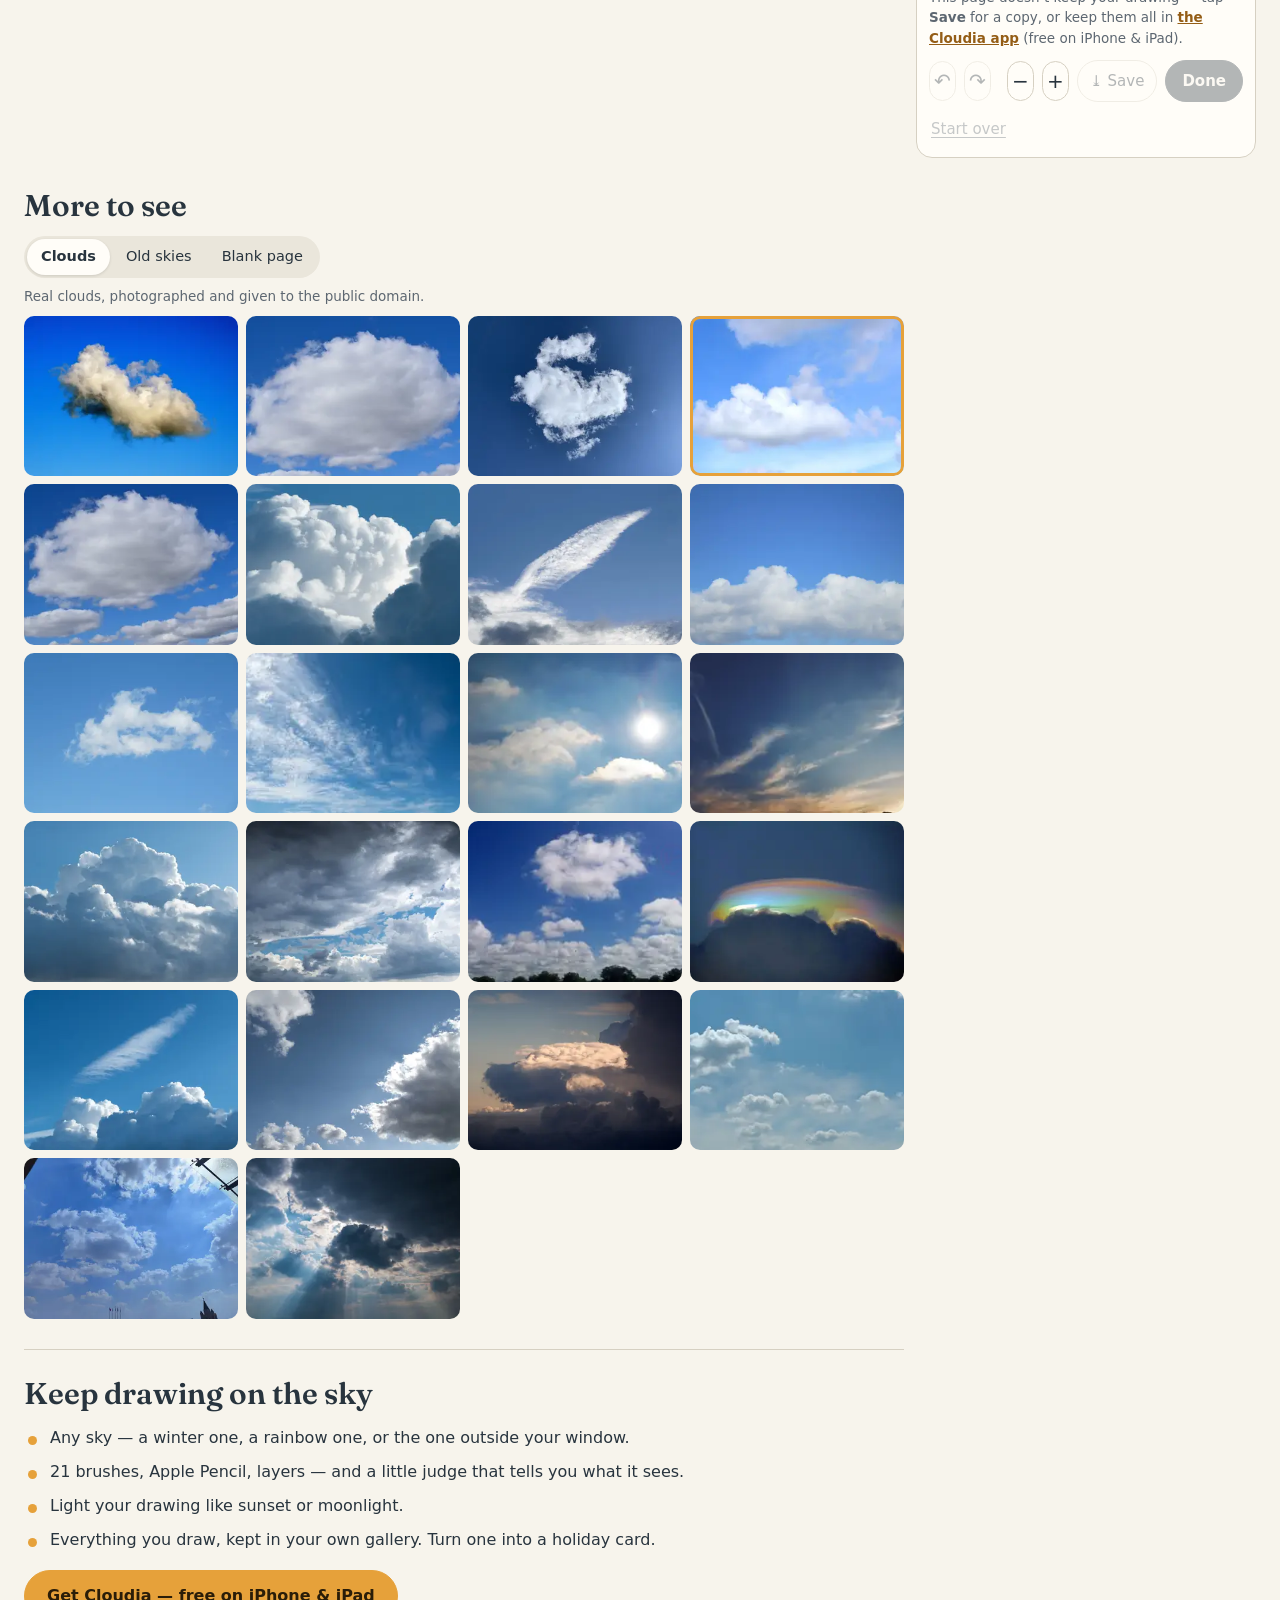
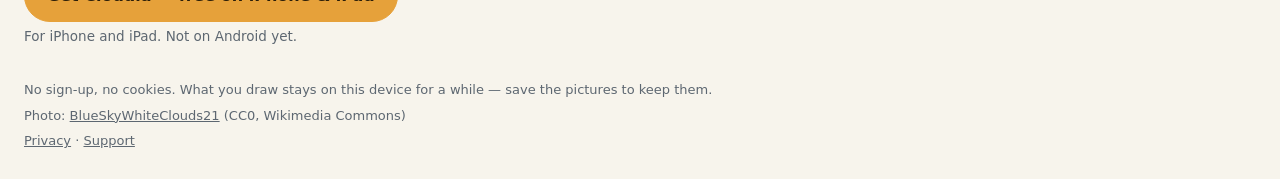
==== commit b5e14618: "today: don't download the fallback cloud texture unless the 3D puff baker is unavailable Co-Authored" ====
--- a/today-v2/index.html
+++ b/today-v2/index.html
@@ -19,7 +19,7 @@
   不上传任何东西、不放 cookie；画只在这台设备上（Safari 七天不开会清掉）。素材：tools/web/build_today.py。
   ?i=<图的编号> 打开某一张，?d=2026-11-20 换日期（测试用）。
 -->
-<link rel="stylesheet" href="css/today.css?v=37">
+<link rel="stylesheet" href="css/today.css?v=38">
 </head>
 <body>
 <!-- 11-20 首屏：打开网页先进到云世界（天空之镜），一朵真云飘进来、描出一条鲸鱼、鼓成云、转一圈，循环。
@@ -222,7 +222,7 @@
   <button id="closeSheet">Close</button>
 </div>
 
-<script src="manifest.js?v=37"></script>
+<script src="manifest.js?v=38"></script>
 <script>
 // 一打开就开始下这张图和它的数据，不等后面几个脚本一轮轮加载（11-18 他嫌图慢）
 (function () {
@@ -236,6 +236,6 @@
 })();
 </script>
 <script src="words.js?v=2"></script>
-<script type="module" src="js/app.js?v=37"></script>
+<script type="module" src="js/app.js?v=38"></script>
 </body>
 </html>
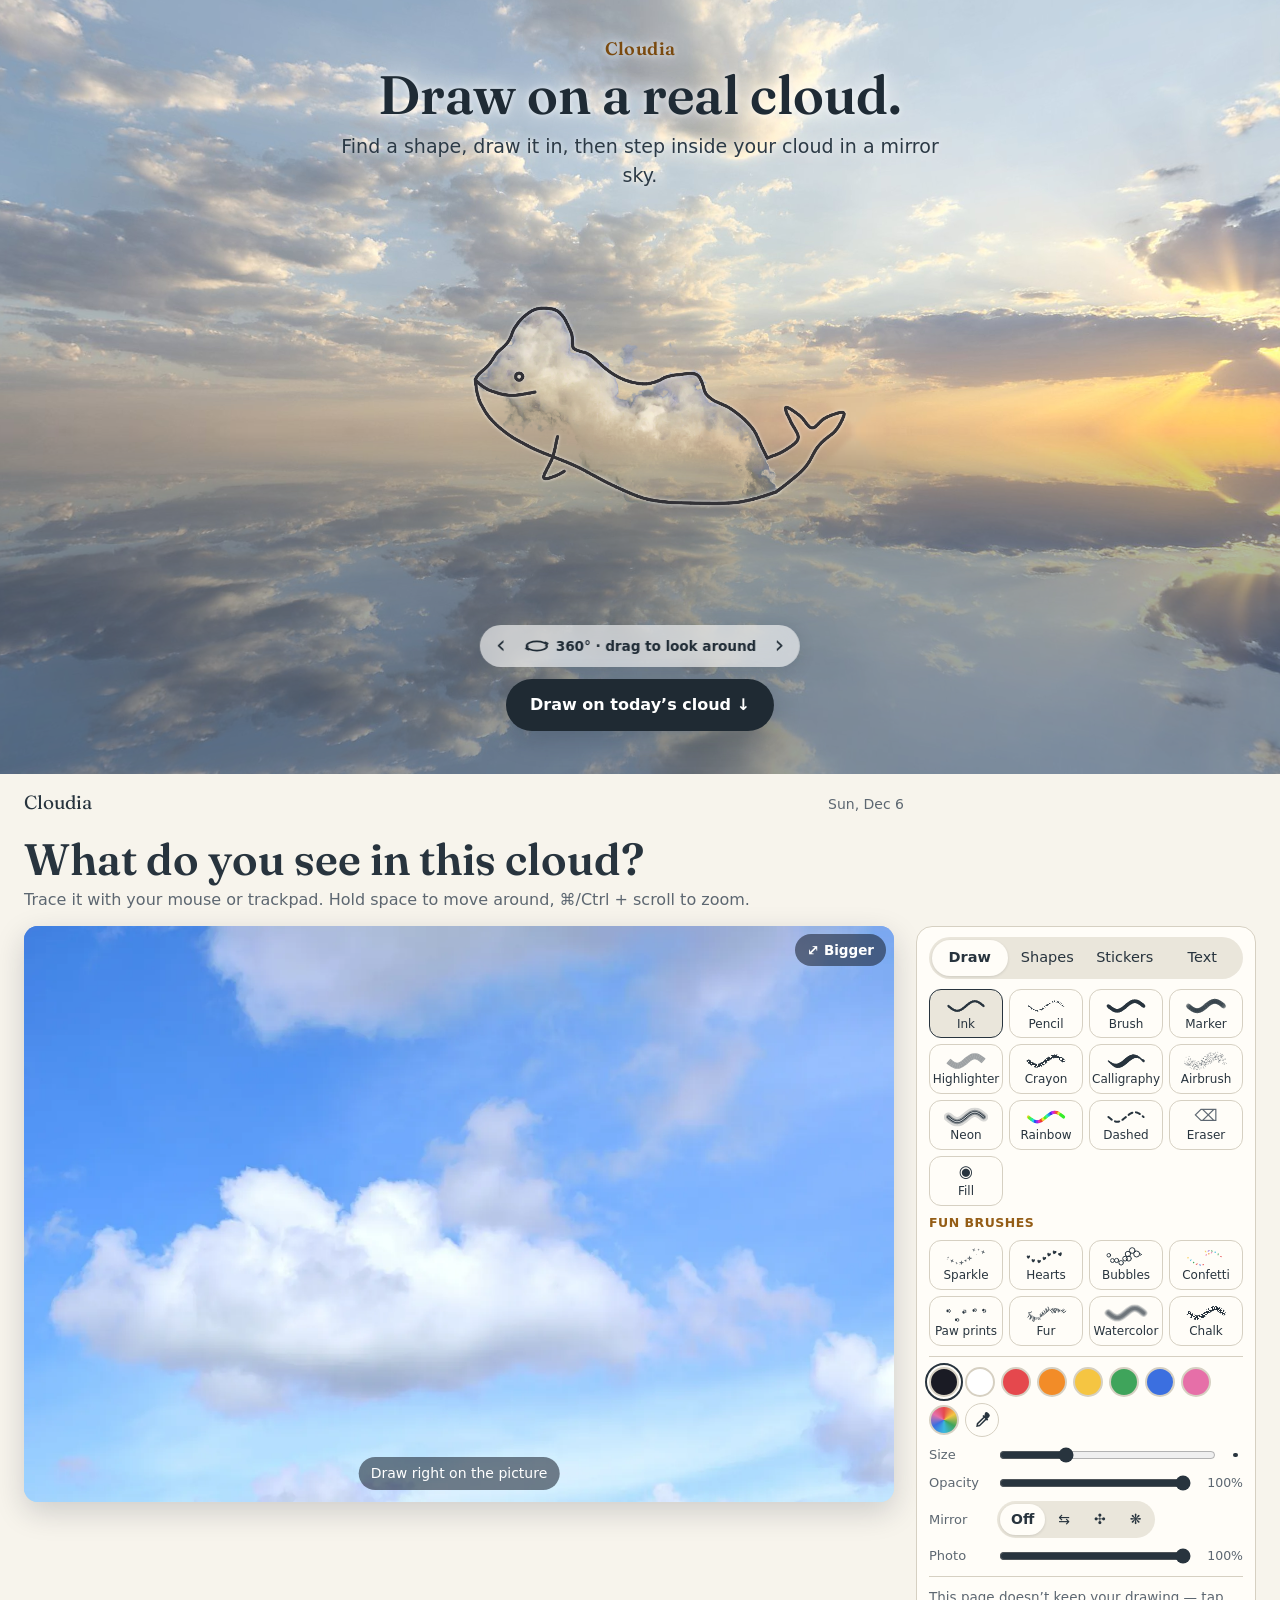
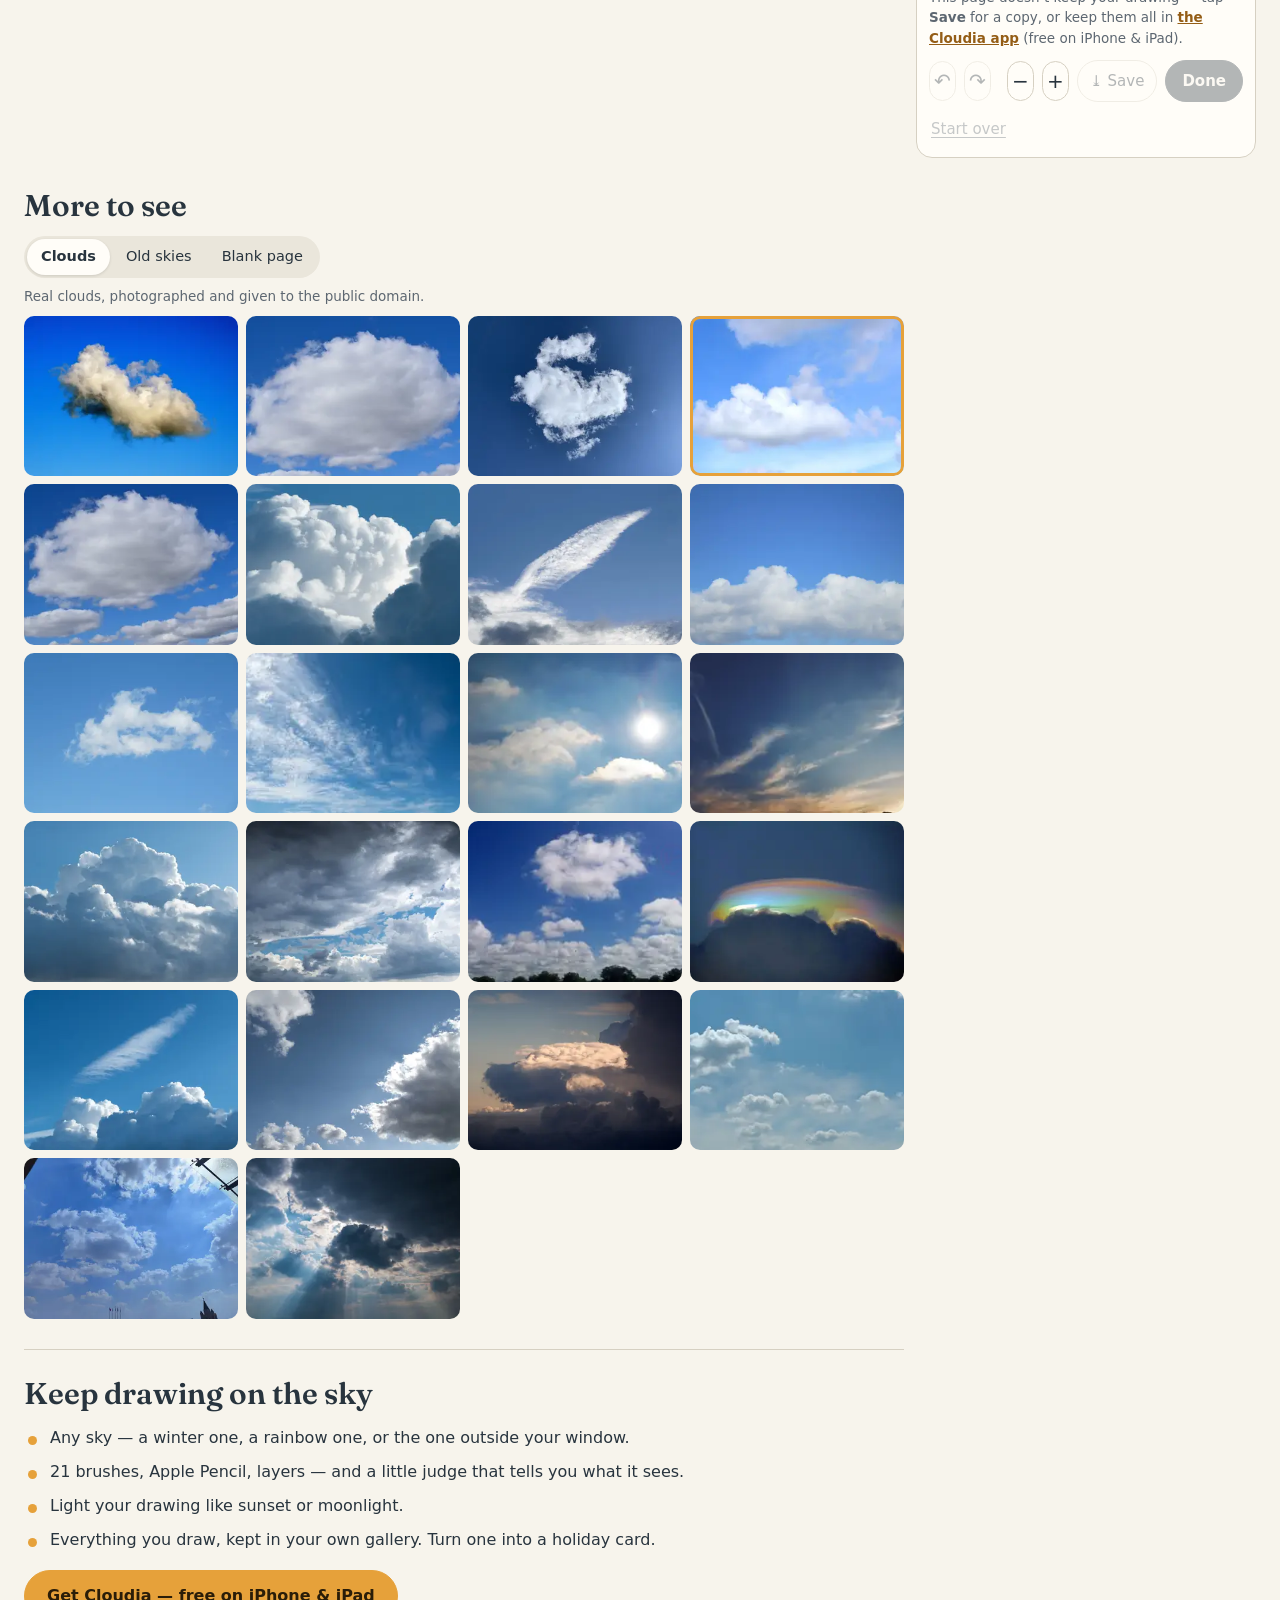
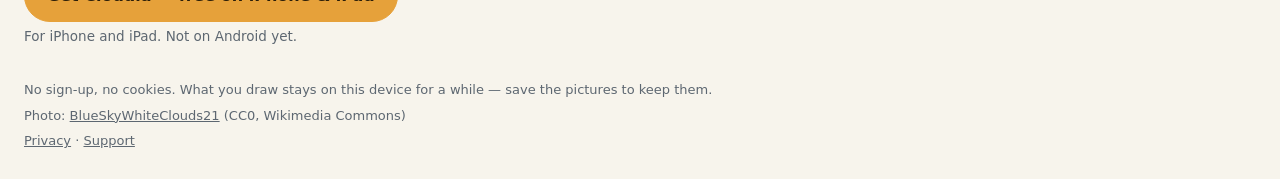
==== commit 125ffe5e: "Point the share image and privacy links at getcloudia.com Co-Authored-By: Claude Opus 5.5 <noreply@a" ====
--- a/today-v2/index.html
+++ b/today-v2/index.html
@@ -8,7 +8,7 @@
 <meta name="description" content="One real cloud a day — and old skies from the museum. Trace what you see, add some eyes, then see what we saw.">
 <meta property="og:title" content="What do you see in this cloud?">
 <meta property="og:description" content="Trace what you see in a real cloud. Then see what we saw.">
-<meta property="og:image" content="https://shumiao121.github.io/cloudia/today/og.jpg">
+<meta property="og:image" content="https://getcloudia.com/today/og.jpg">
 <meta property="og:type" content="website">
 <meta name="twitter:card" content="summary_large_image">
 <meta name="apple-itunes-app" content="app-id=6818406818">
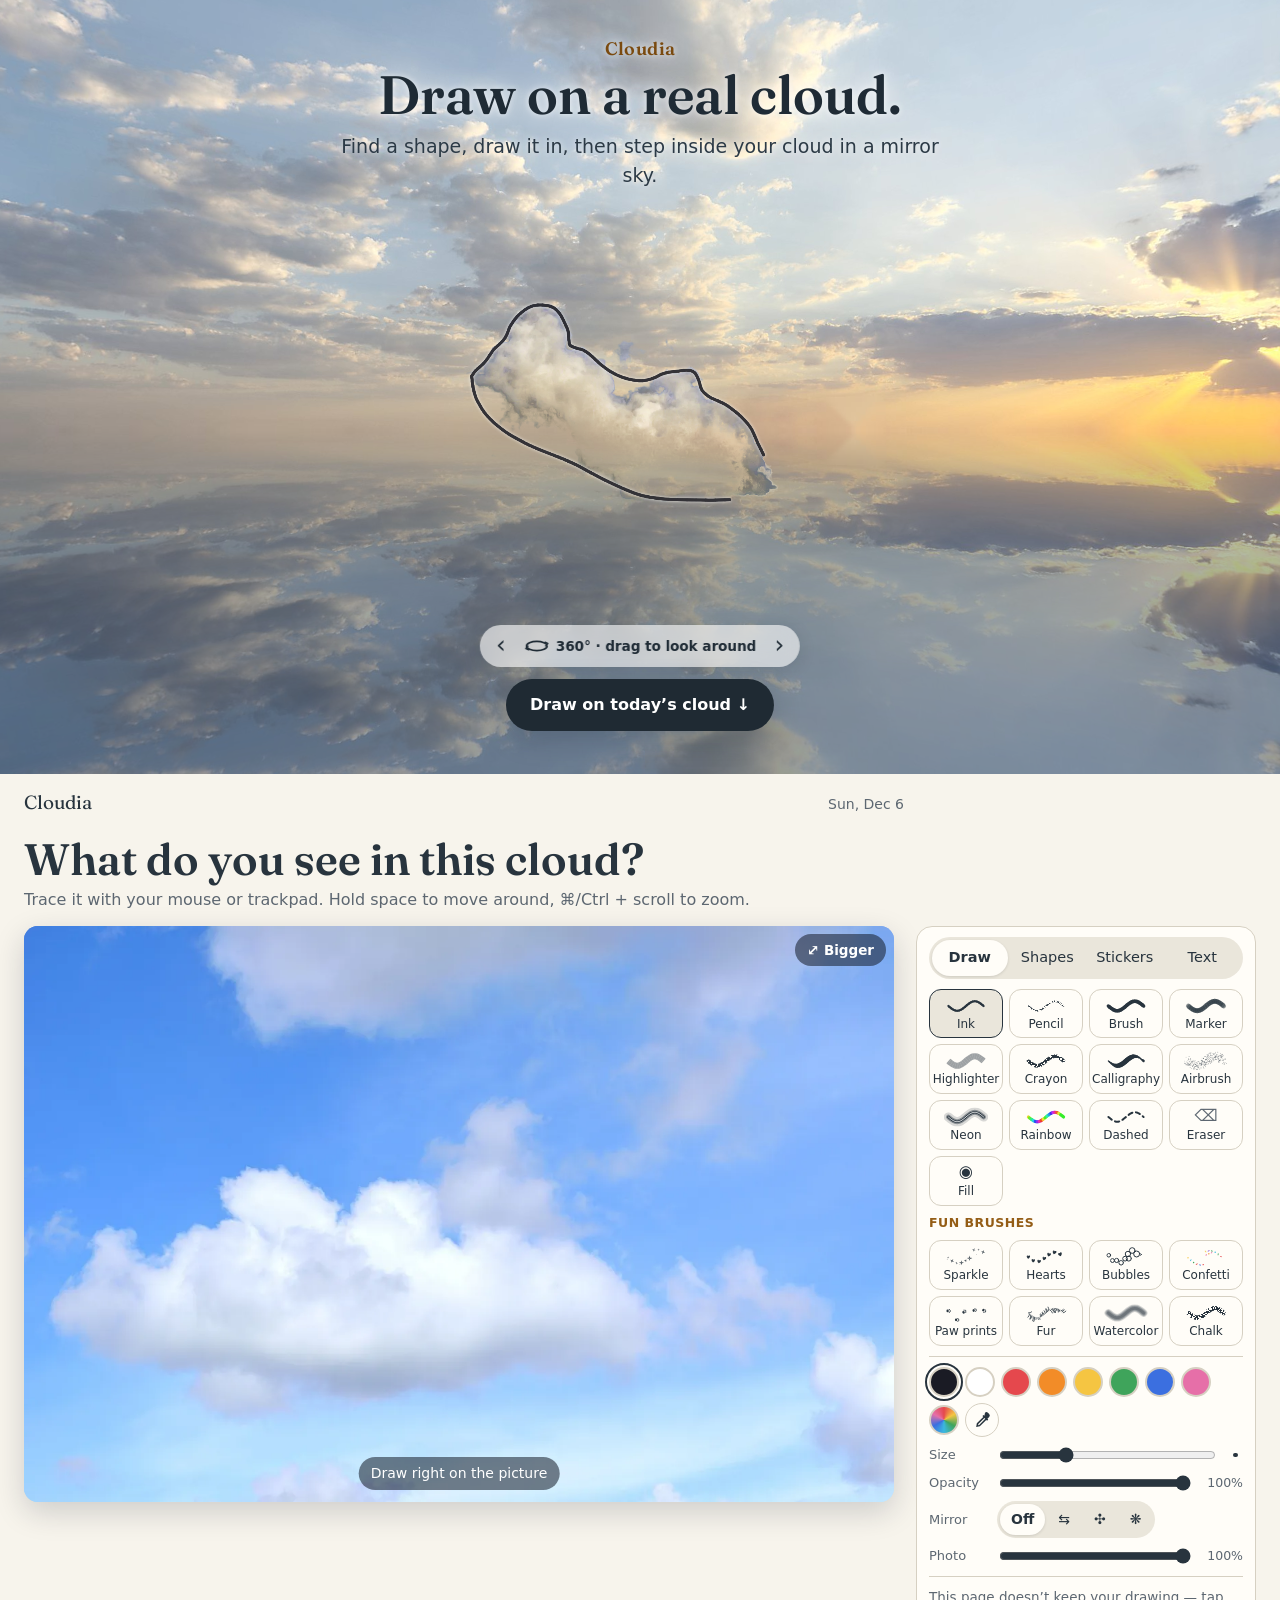
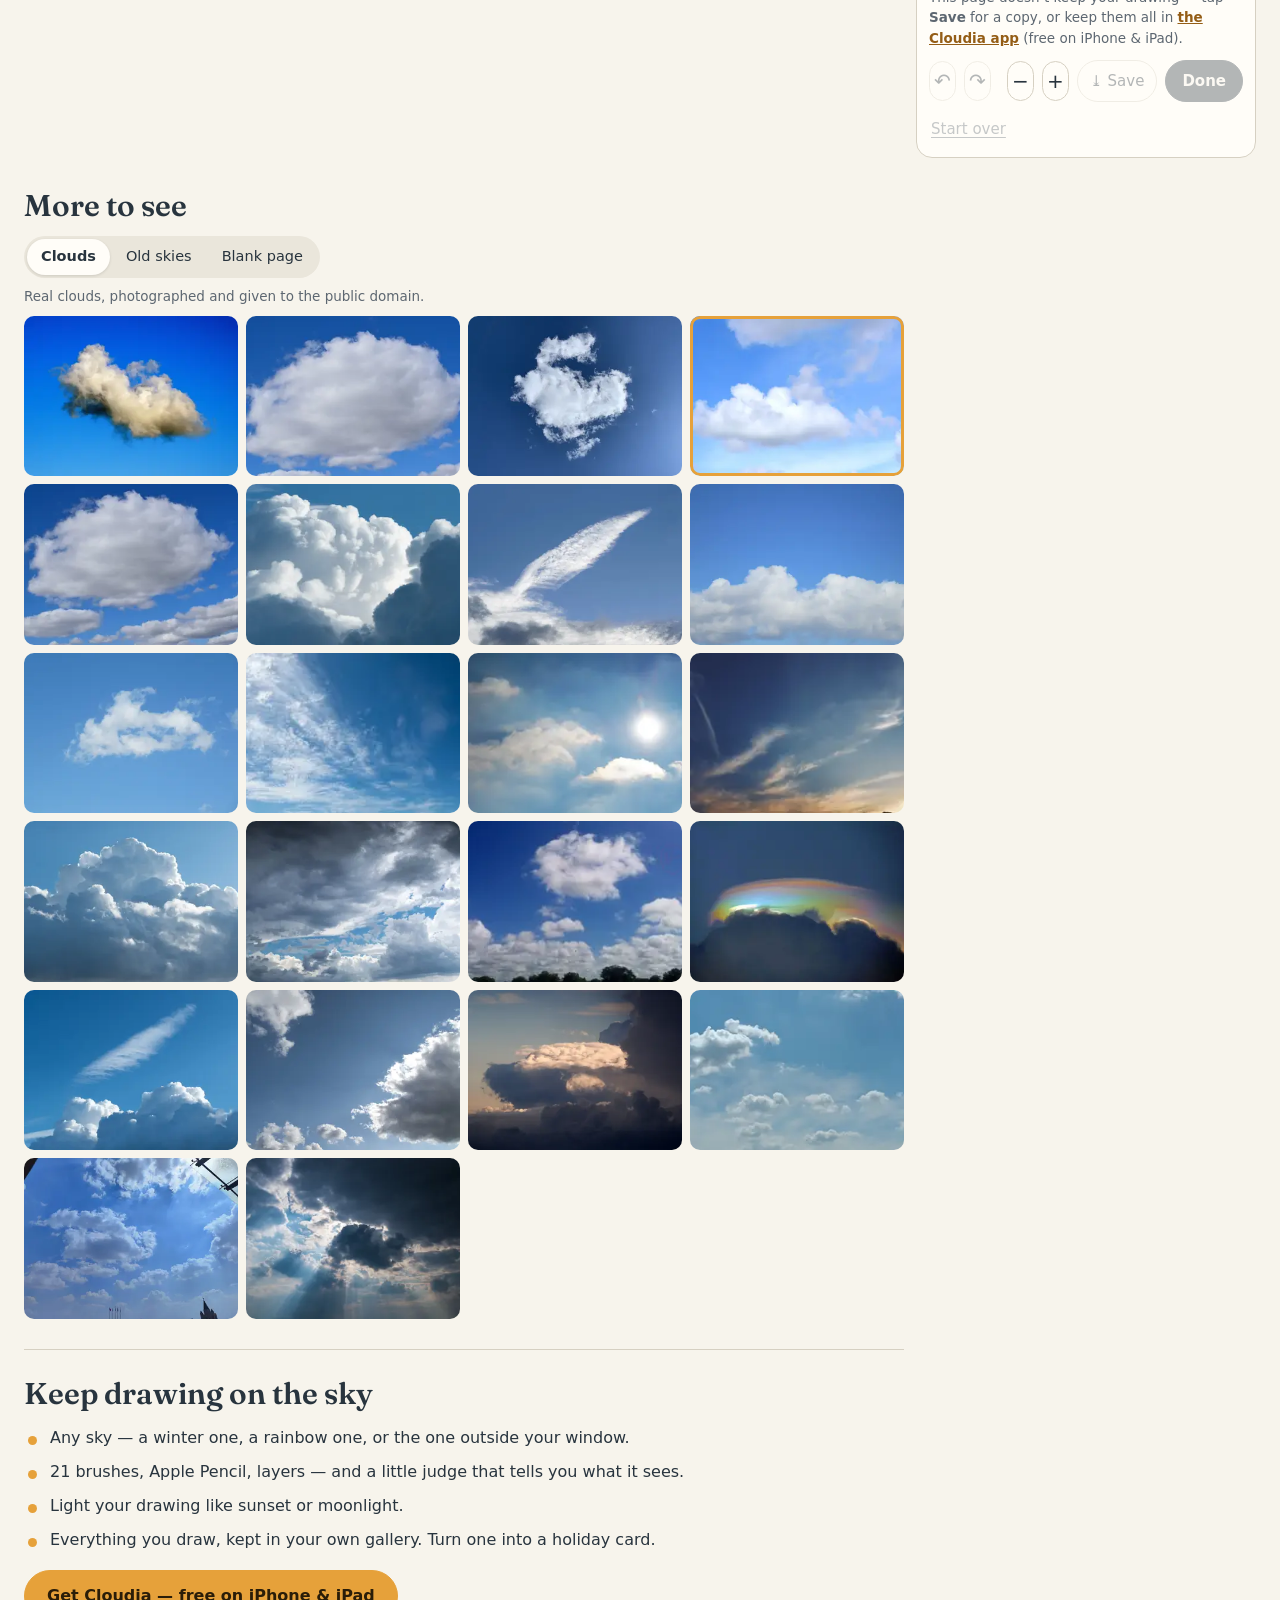
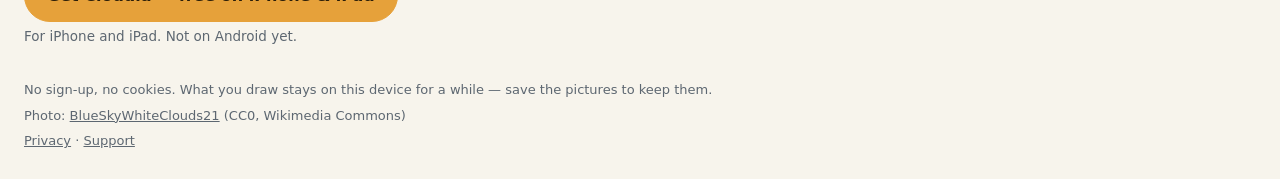
==== commit 196c68ef: "today: anonymous counts with GoatCounter, channel tags (?s=) carried into the App Store ct, new shar" ====
--- a/today-v2/index.html
+++ b/today-v2/index.html
@@ -19,7 +19,7 @@
   不上传任何东西、不放 cookie；画只在这台设备上（Safari 七天不开会清掉）。素材：tools/web/build_today.py。
   ?i=<图的编号> 打开某一张，?d=2026-11-20 换日期（测试用）。
 -->
-<link rel="stylesheet" href="css/today.css?v=38">
+<link rel="stylesheet" href="css/today.css?v=39">
 </head>
 <body>
 <!-- 11-20 首屏：打开网页先进到云世界（天空之镜），一朵真云飘进来、描出一条鲸鱼、鼓成云、转一圈，循环。
@@ -222,7 +222,7 @@
   <button id="closeSheet">Close</button>
 </div>
 
-<script src="manifest.js?v=38"></script>
+<script src="manifest.js?v=39"></script>
 <script>
 // 一打开就开始下这张图和它的数据，不等后面几个脚本一轮轮加载（11-18 他嫌图慢）
 (function () {
@@ -236,6 +236,6 @@
 })();
 </script>
 <script src="words.js?v=2"></script>
-<script type="module" src="js/app.js?v=38"></script>
+<script type="module" src="js/app.js?v=39"></script>
 </body>
 </html>
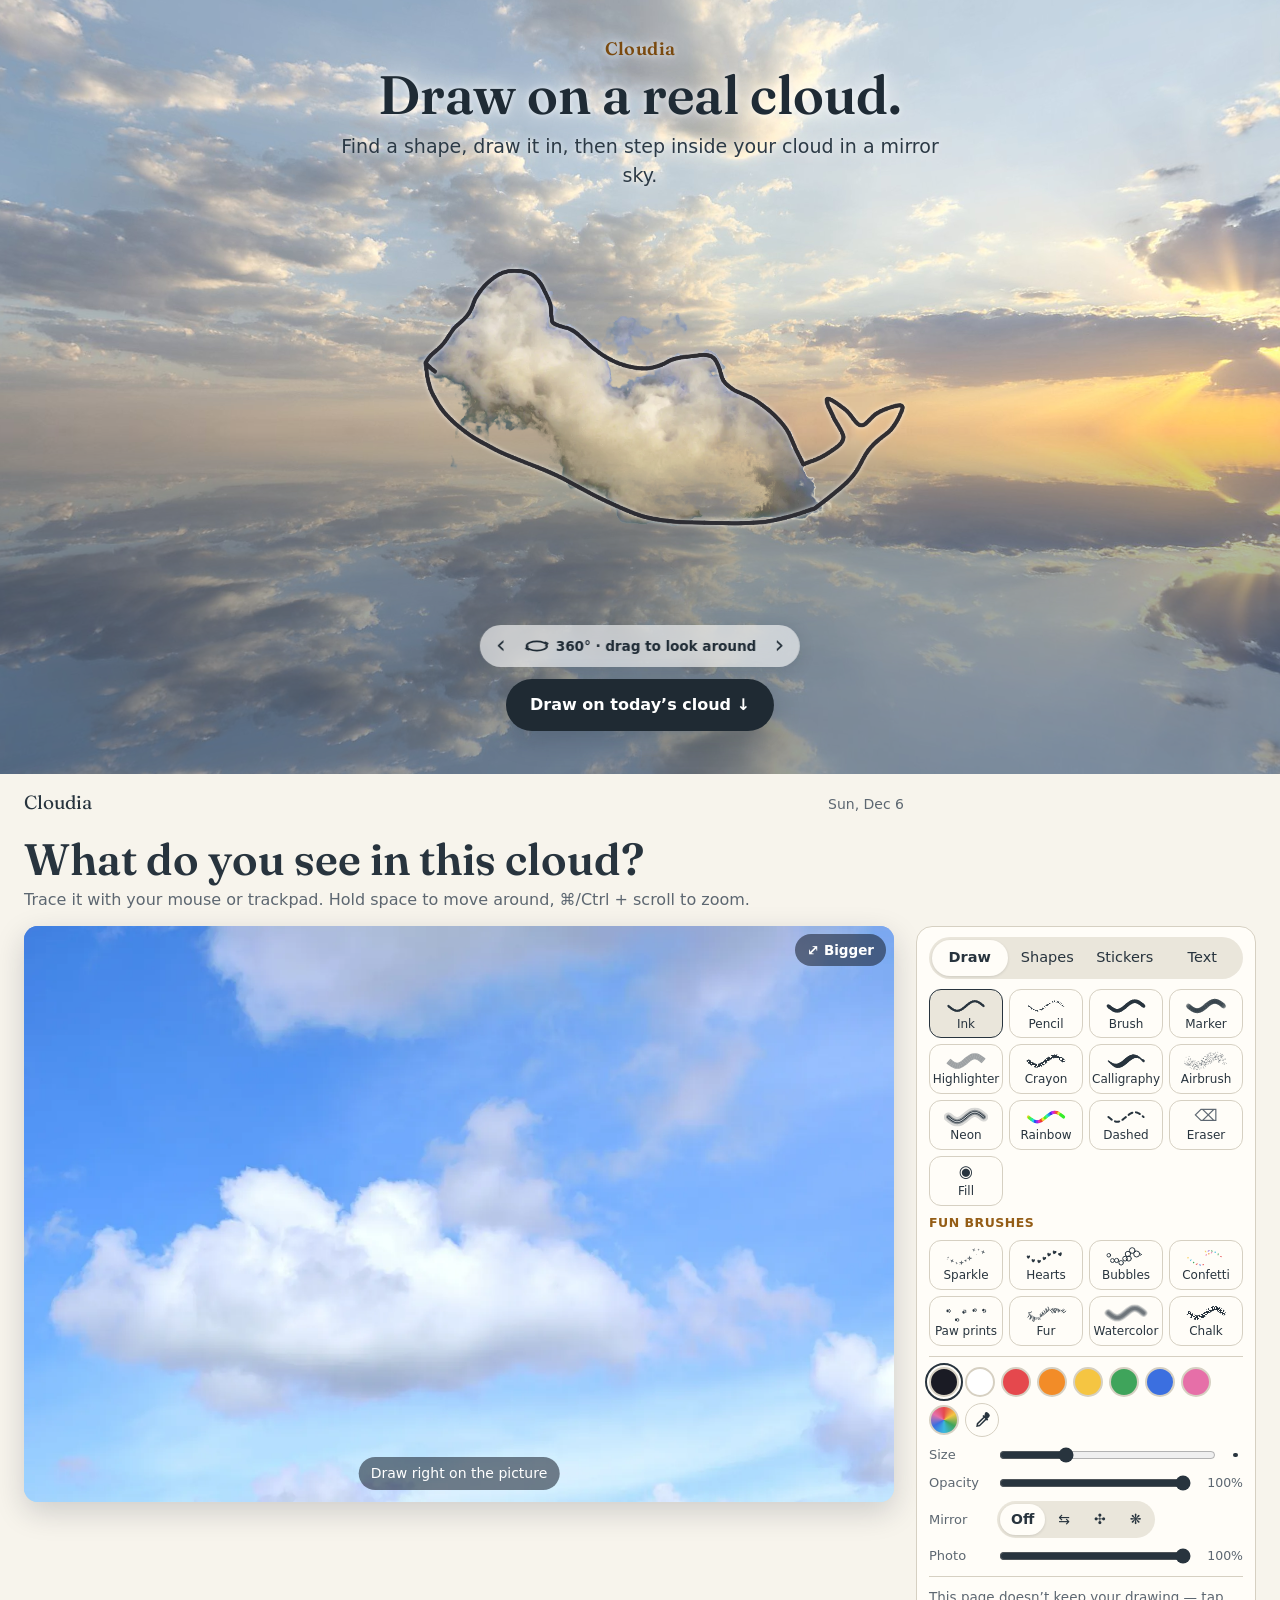
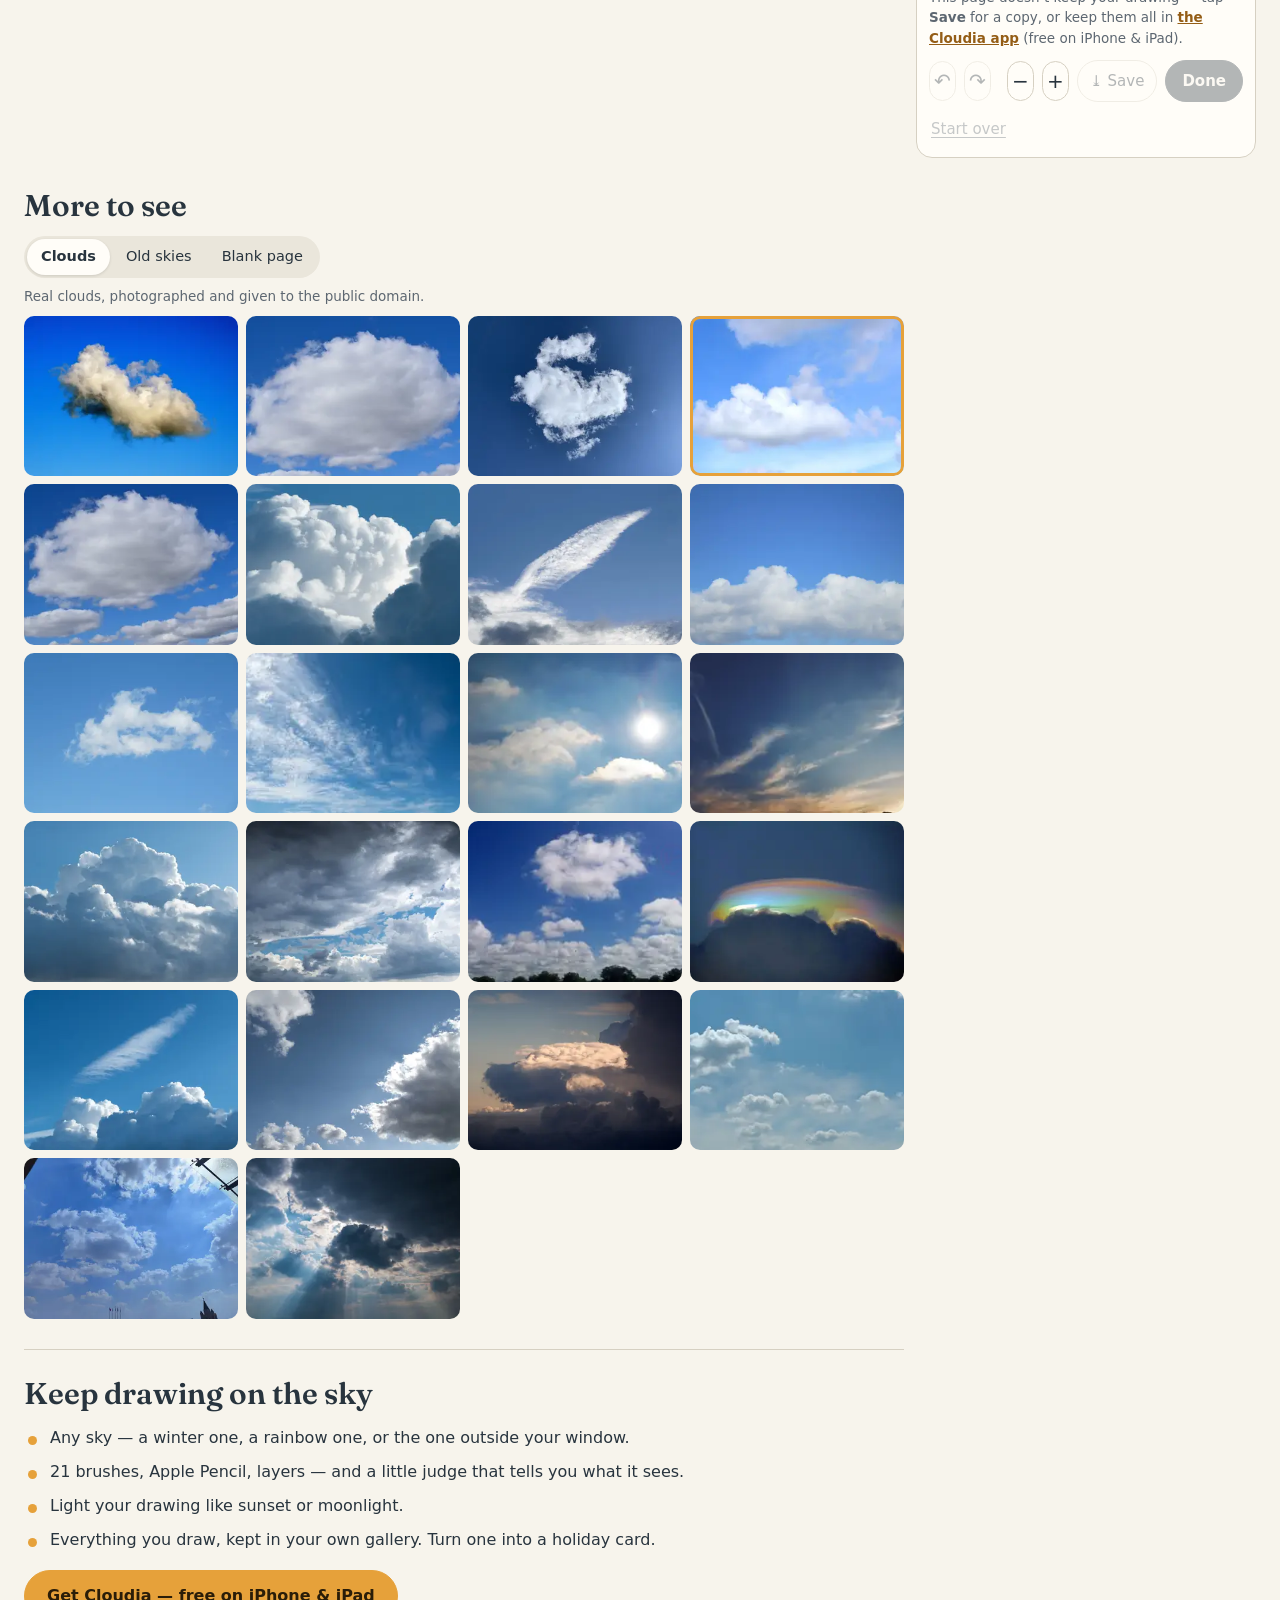
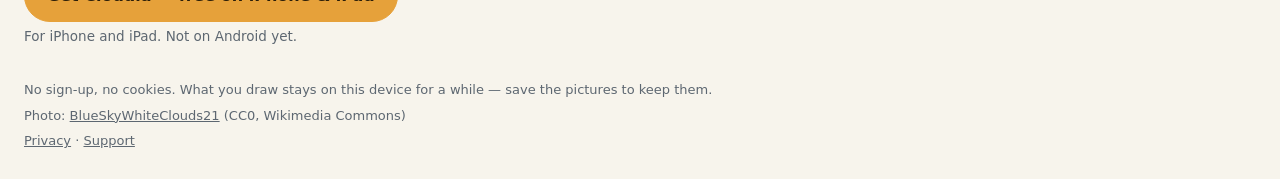
==== commit 22a29649: "today-v2: Step inside opens on your real cloud, then draws on it; close-up opening that pulls back C" ====
--- a/today-v2/index.html
+++ b/today-v2/index.html
@@ -19,7 +19,7 @@
   不上传任何东西、不放 cookie；画只在这台设备上（Safari 七天不开会清掉）。素材：tools/web/build_today.py。
   ?i=<图的编号> 打开某一张，?d=2026-11-20 换日期（测试用）。
 -->
-<link rel="stylesheet" href="css/today.css?v=39">
+<link rel="stylesheet" href="css/today.css?v=40">
 </head>
 <body>
 <!-- 11-20 首屏：打开网页先进到云世界（天空之镜），一朵真云飘进来、描出一条鲸鱼、鼓成云、转一圈，循环。
@@ -222,7 +222,7 @@
   <button id="closeSheet">Close</button>
 </div>
 
-<script src="manifest.js?v=39"></script>
+<script src="manifest.js?v=40"></script>
 <script>
 // 一打开就开始下这张图和它的数据，不等后面几个脚本一轮轮加载（11-18 他嫌图慢）
 (function () {
@@ -236,6 +236,6 @@
 })();
 </script>
 <script src="words.js?v=2"></script>
-<script type="module" src="js/app.js?v=39"></script>
+<script type="module" src="js/app.js?v=40"></script>
 </body>
 </html>
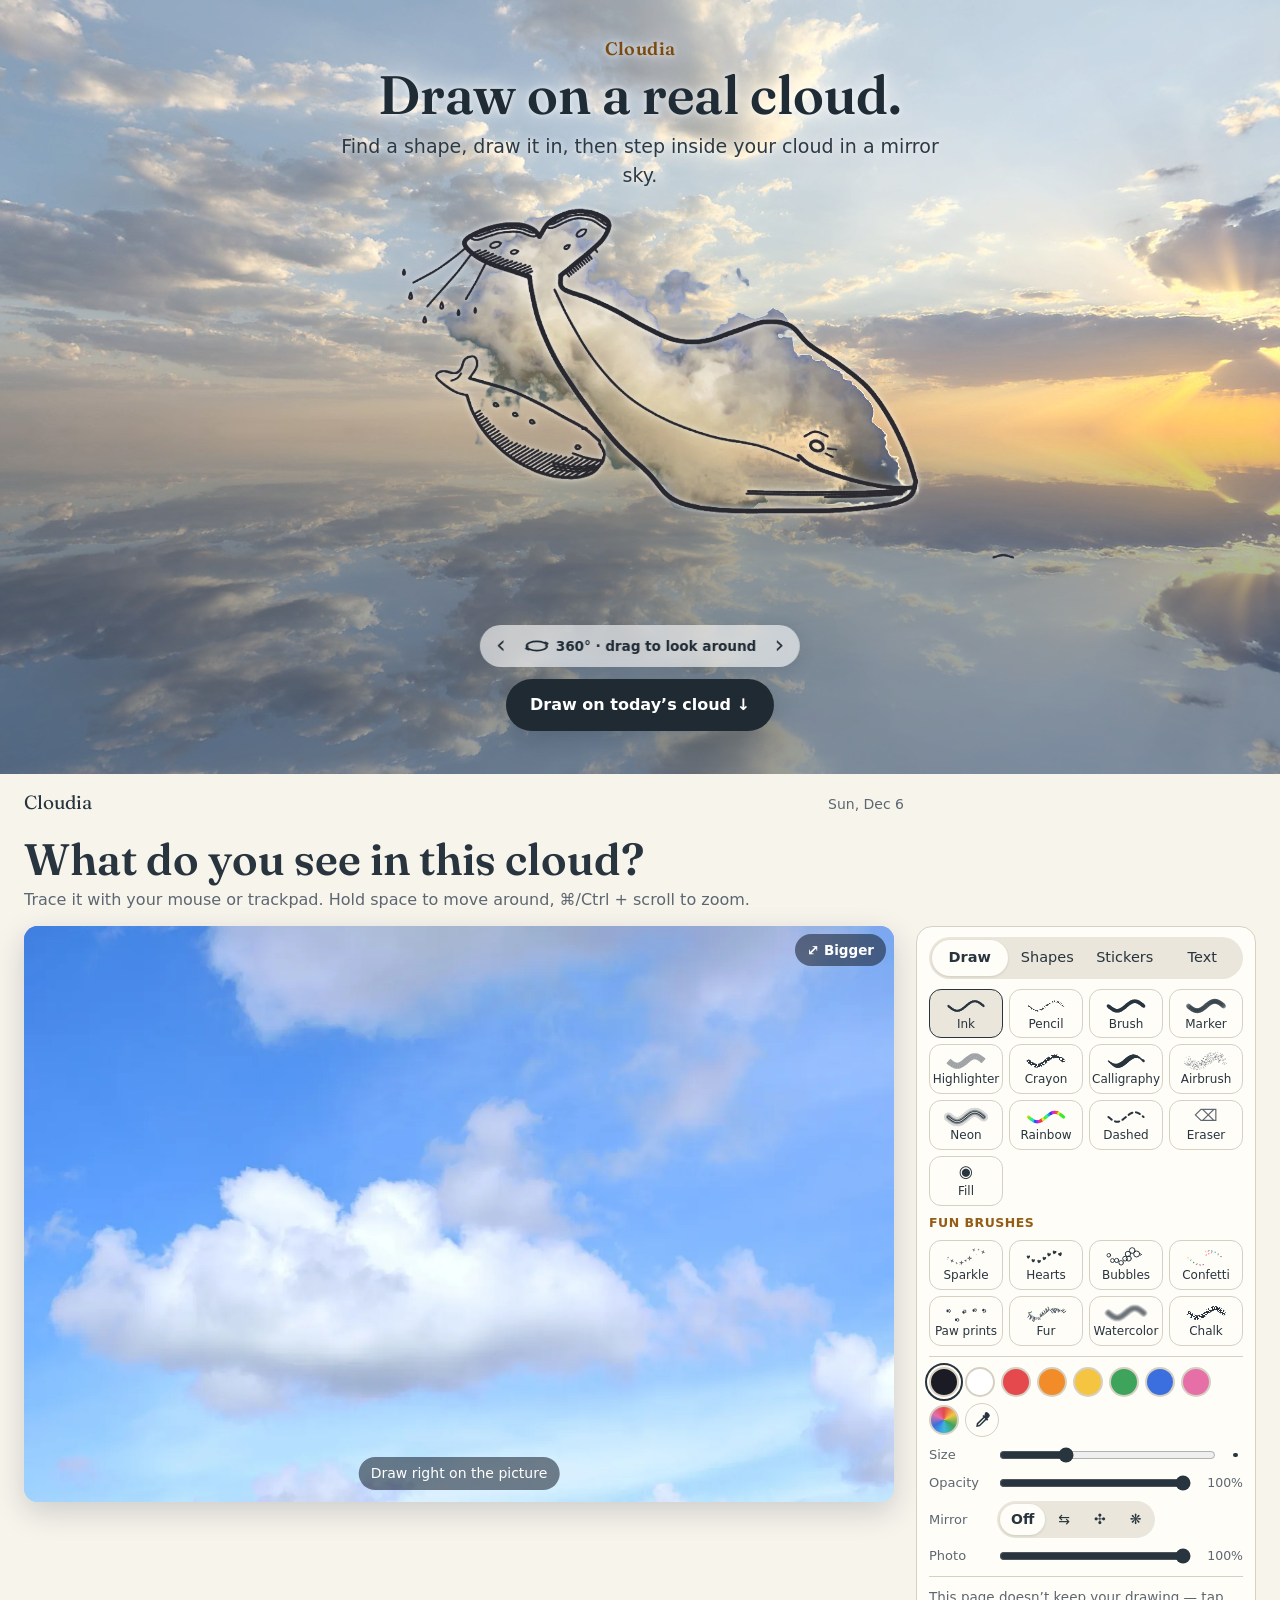
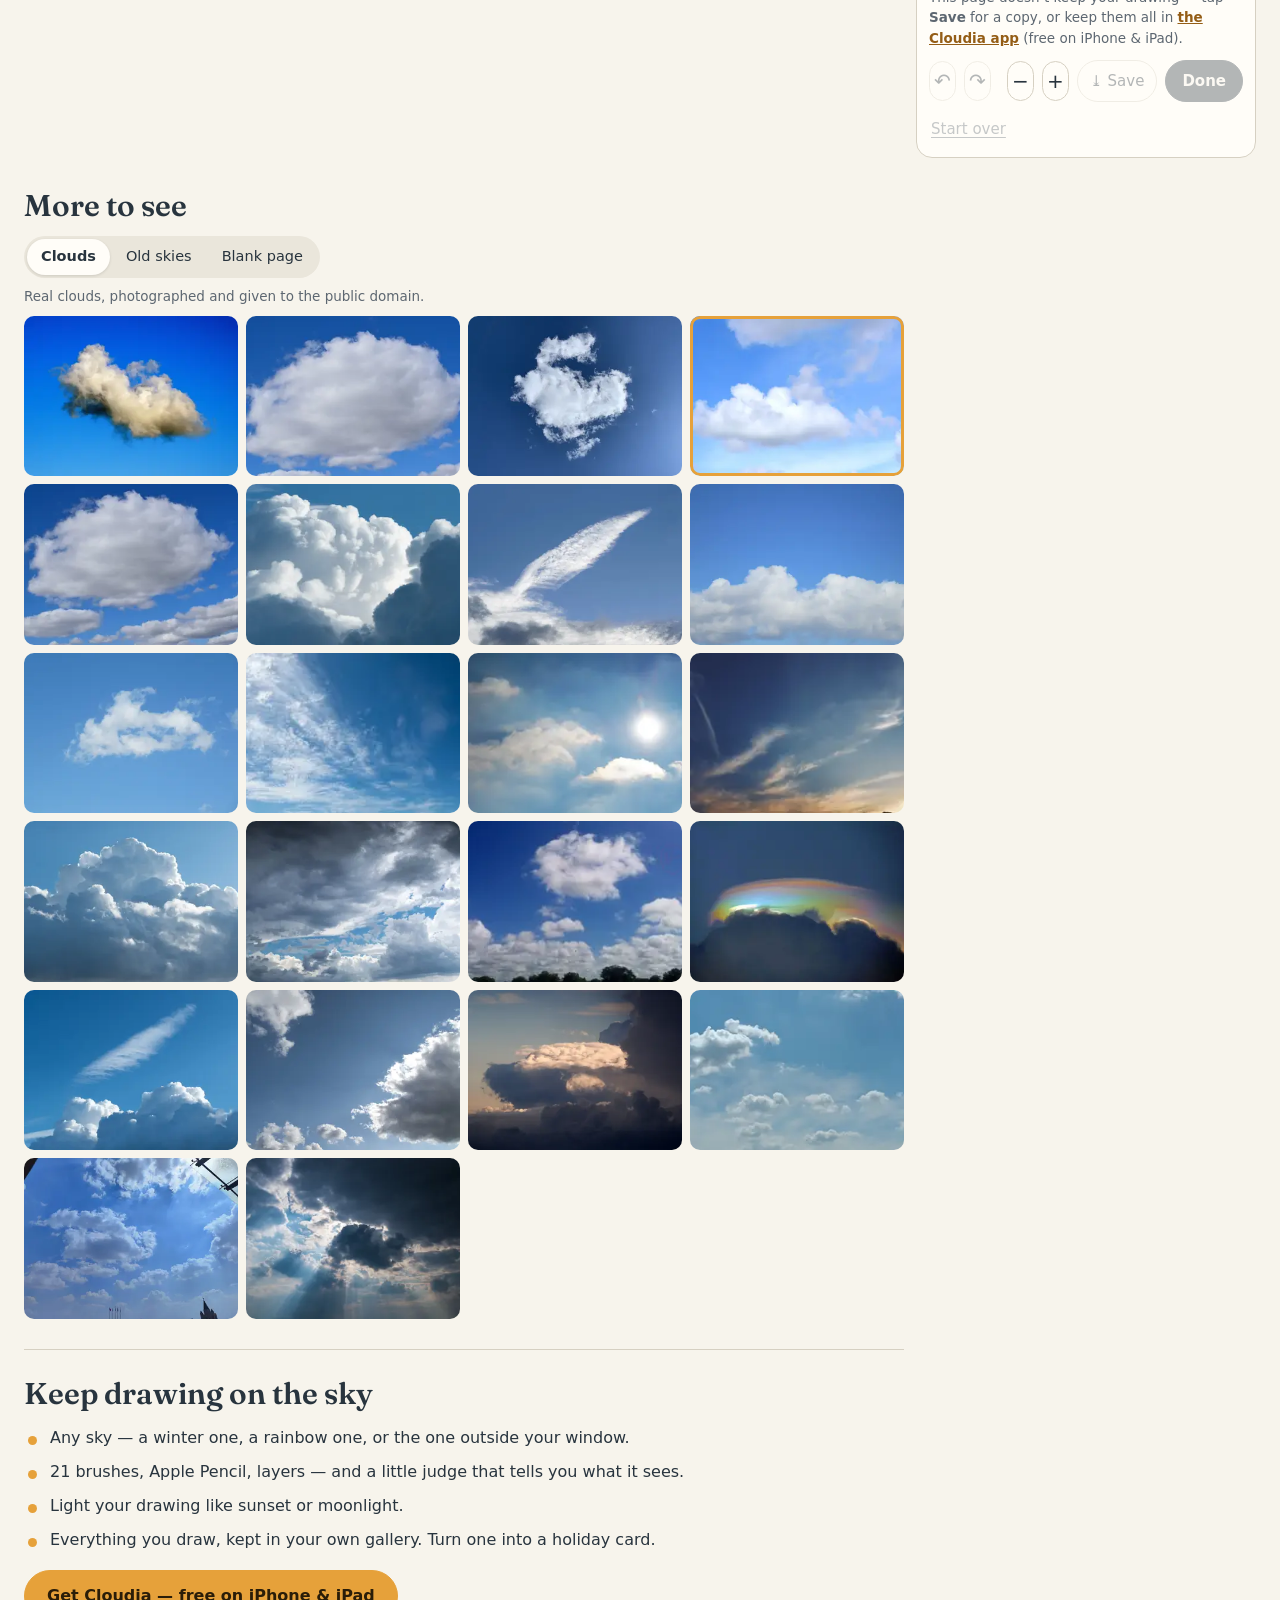
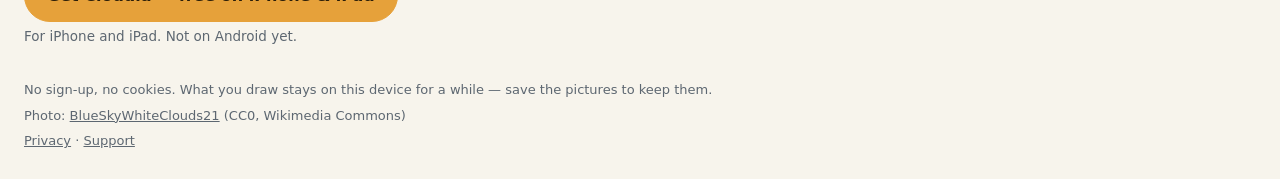
==== commit 6816cfd5: "today-v2: opening drawing is line art traced stroke by stroke; no pull-back; colour paintings hang c" ====
--- a/today-v2/index.html
+++ b/today-v2/index.html
@@ -1,8 +1,8 @@
 <!doctype html>
 <html lang="en">
 <head>
+<meta name="robots" content="noindex">
 <meta charset="utf-8">
-<meta name="robots" content="noindex">
 <meta name="viewport" content="width=device-width, initial-scale=1, viewport-fit=cover">
 <title>What do you see in this cloud? · Cloudia</title>
 <meta name="description" content="One real cloud a day — and old skies from the museum. Trace what you see, add some eyes, then see what we saw.">
@@ -19,7 +19,7 @@
   不上传任何东西、不放 cookie；画只在这台设备上（Safari 七天不开会清掉）。素材：tools/web/build_today.py。
   ?i=<图的编号> 打开某一张，?d=2026-11-20 换日期（测试用）。
 -->
-<link rel="stylesheet" href="css/today.css?v=40">
+<link rel="stylesheet" href="css/today.css?v=43">
 </head>
 <body>
 <!-- 11-20 首屏：打开网页先进到云世界（天空之镜），一朵真云飘进来、描出一条鲸鱼、鼓成云、转一圈，循环。
@@ -131,7 +131,7 @@
   <section id="naming" hidden class="fade">
     <h2>What is it?</h2>
     <form class="ask" id="askForm" autocomplete="off">
-      <input id="word" list="words" maxlength="24" placeholder="a whale, a dog, a teapot…" enterkeyhint="done" aria-label="What is it?">
+      <input id="word" list="words" maxlength="32" placeholder="a whale, a dog, a teapot…" enterkeyhint="done" aria-label="What is it?">
       <button class="primary" type="submit">That's it</button>
     </form>
     <datalist id="words"></datalist>
@@ -222,7 +222,7 @@
   <button id="closeSheet">Close</button>
 </div>
 
-<script src="manifest.js?v=40"></script>
+<script src="manifest.js?v=43"></script>
 <script>
 // 一打开就开始下这张图和它的数据，不等后面几个脚本一轮轮加载（11-18 他嫌图慢）
 (function () {
@@ -236,6 +236,6 @@
 })();
 </script>
 <script src="words.js?v=2"></script>
-<script type="module" src="js/app.js?v=40"></script>
+<script type="module" src="js/app.js?v=43"></script>
 </body>
 </html>
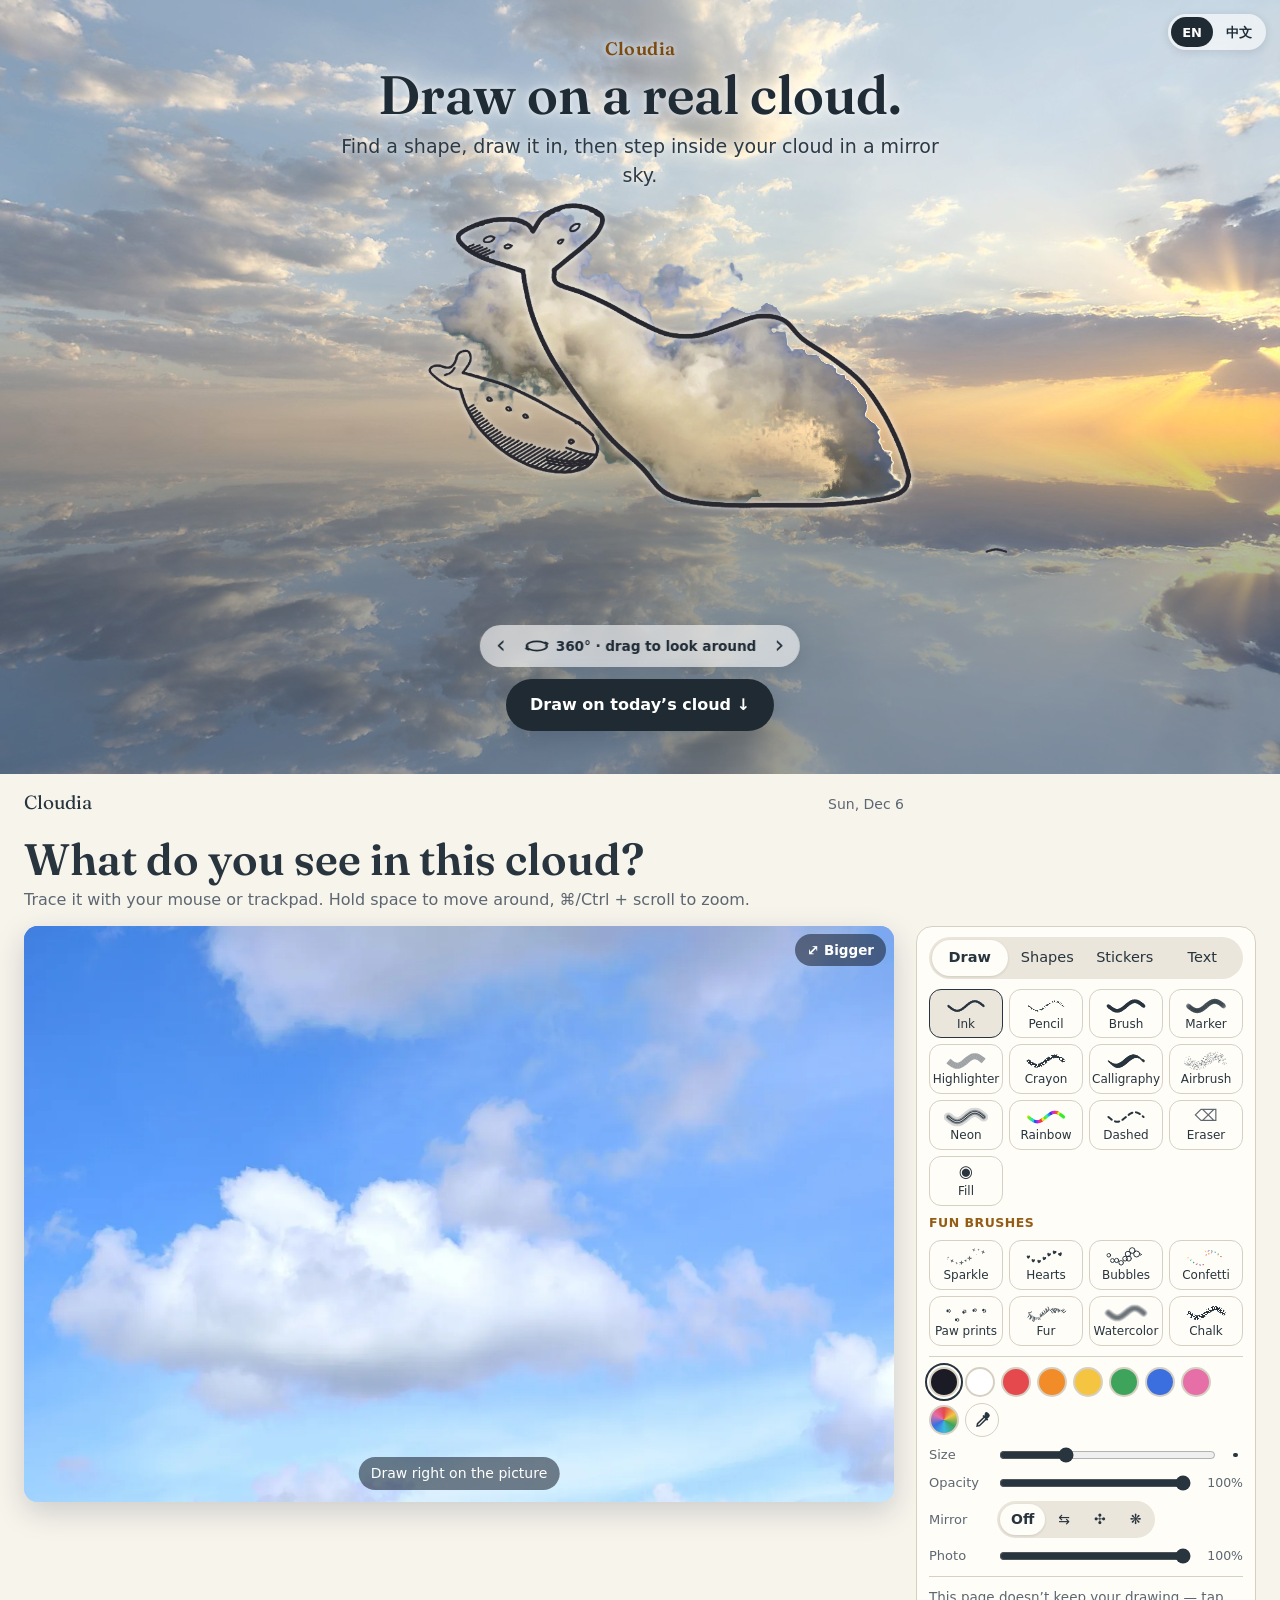
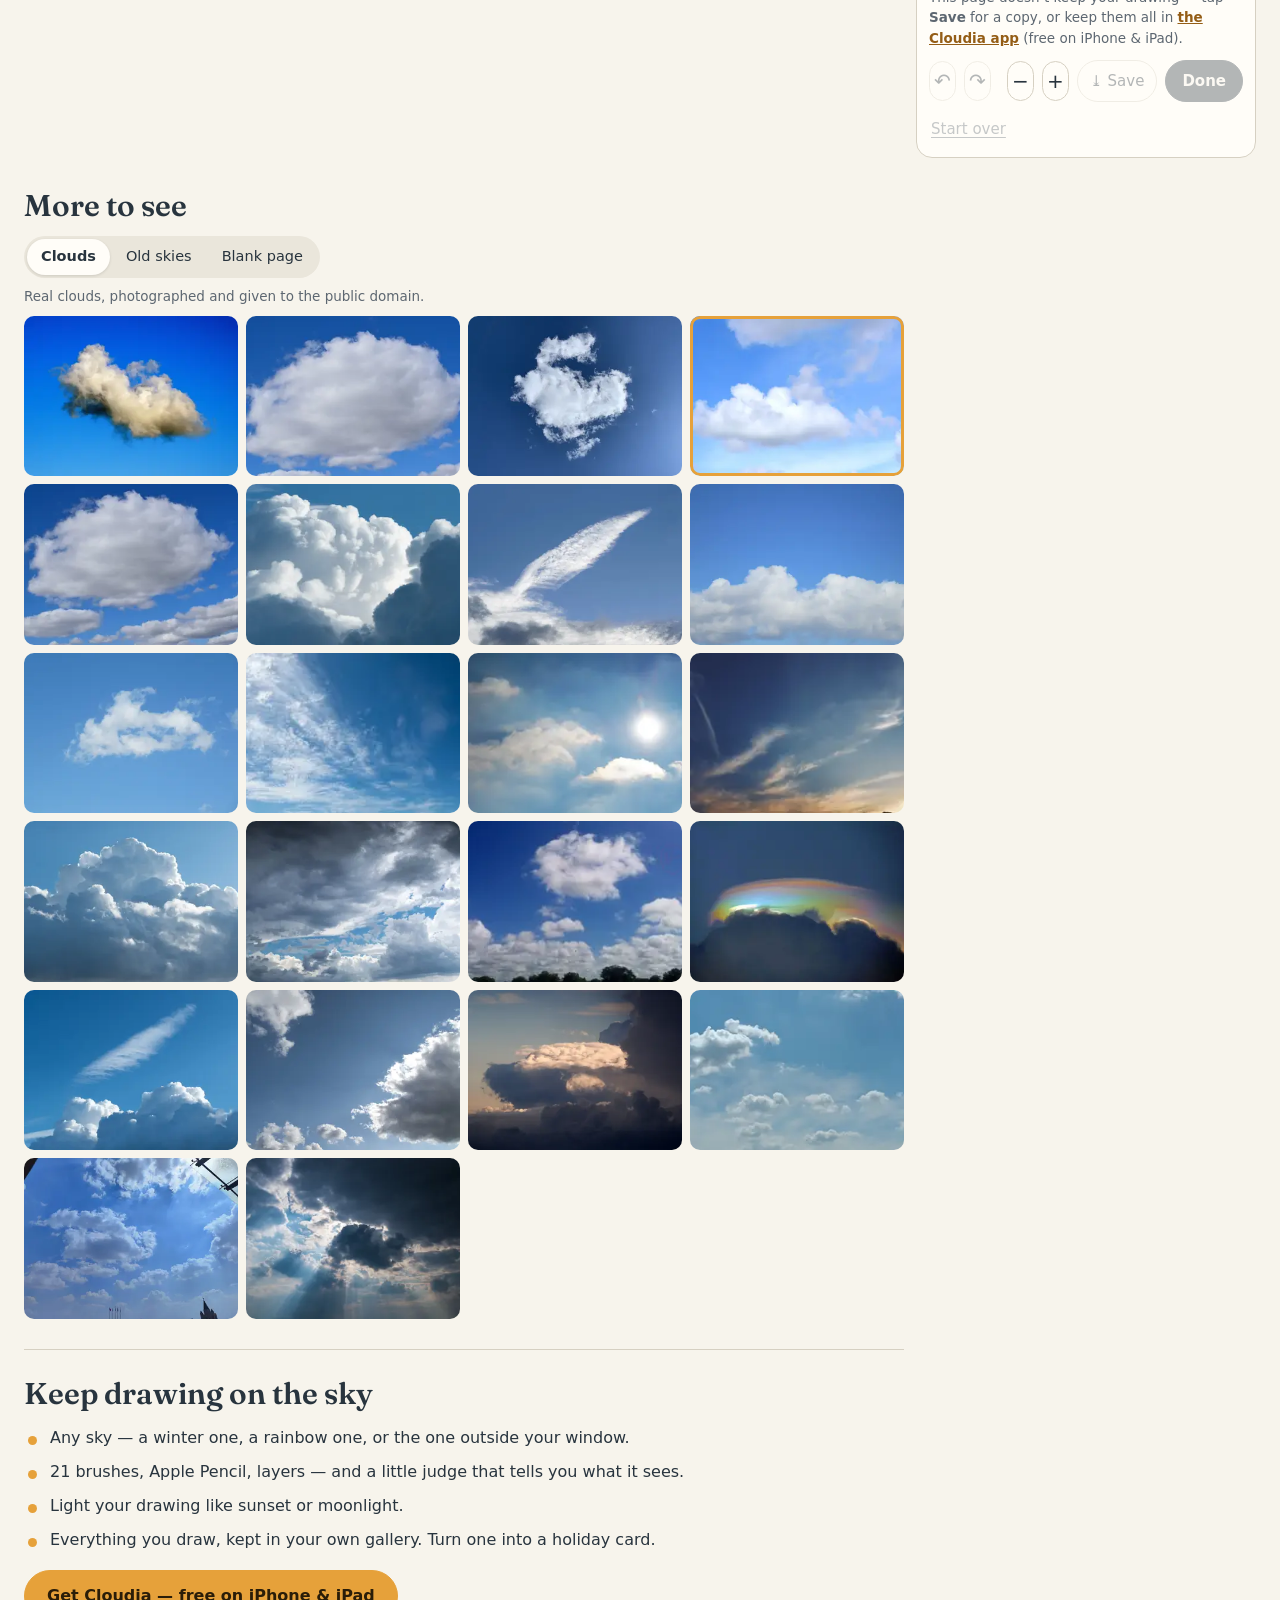
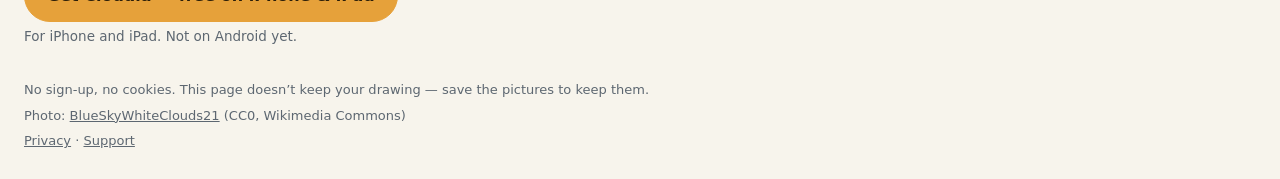
==== commit 3eced8b1: "getcloudia.com opens the drawing page; support moves to /support/; English and Chinese with a switch" ====
--- a/today-v2/index.html
+++ b/today-v2/index.html
@@ -19,13 +19,14 @@
   不上传任何东西、不放 cookie；画只在这台设备上（Safari 七天不开会清掉）。素材：tools/web/build_today.py。
   ?i=<图的编号> 打开某一张，?d=2026-11-20 换日期（测试用）。
 -->
-<link rel="stylesheet" href="css/today.css?v=43">
+<link rel="stylesheet" href="css/today.css?v=45">
 </head>
 <body>
 <!-- 11-20 首屏：打开网页先进到云世界（天空之镜），一朵真云飘进来、描出一条鲸鱼、鼓成云、转一圈，循环。
      不挡操作：按钮和往下滚都直接到画板；没有 WebGL 就只剩这张渐变底和字 -->
 <section class="hero" id="hero" aria-label="A real cloud drifts into a mirror sky and a whale is traced on it; around it hang clouds others have painted">
   <canvas aria-hidden="true"></canvas>
+  <div class="lang" role="group" aria-label="Language"><button type="button" data-lang="en" lang="en">EN</button><button type="button" data-lang="zh" lang="zh-Hans">中文</button></div>
   <div class="hero-text">
     <p class="hero-brand">Cloudia</p>
     <h2 class="hero-h">Draw on a real cloud.</h2>
@@ -209,9 +210,9 @@
   </section>
 
   <footer>
-    <span>No sign-up, no cookies. What you draw stays on this device for a while — save the pictures to keep them.</span>
+    <span>No sign-up, no cookies. This page doesn’t keep your drawing — save the pictures to keep them.</span>
     <span id="credit"></span>
-    <span><a href="../privacy-en.html">Privacy</a> · <a href="../en.html">Support</a></span>
+    <span><a href="../privacy-en.html" id="privLink">Privacy</a> · <a href="../support/" id="supLink">Support</a></span>
   </footer>
 </main>
 
@@ -222,7 +223,7 @@
   <button id="closeSheet">Close</button>
 </div>
 
-<script src="manifest.js?v=43"></script>
+<script src="manifest.js?v=45"></script>
 <script>
 // 一打开就开始下这张图和它的数据，不等后面几个脚本一轮轮加载（11-18 他嫌图慢）
 (function () {
@@ -236,6 +237,6 @@
 })();
 </script>
 <script src="words.js?v=2"></script>
-<script type="module" src="js/app.js?v=43"></script>
+<script type="module" src="js/app.js?v=45"></script>
 </body>
 </html>
--- a/today-v2/css/today.css
+++ b/today-v2/css/today.css
@@ -263,6 +263,15 @@
 @keyframes htSway { 0%, 100% { transform: rotate(-14deg); } 50% { transform: rotate(14deg); } }
 @media (max-width: 420px) { .ht-mid { font-size: 12.5px; } }
 @media (prefers-reduced-motion: reduce) { .ht-ico { animation: none; } }
+/* 11-21 语言：首屏右上角 EN / 中文（hero 本身是固定的浅色天，所以这里不跟深浅色走） */
+.lang { position: absolute; z-index: 2; top: max(14px, env(safe-area-inset-top, 0px)); right: max(14px, env(safe-area-inset-right, 0px));
+  display: flex; gap: 2px; padding: 3px; border-radius: 999px; background: rgba(255,255,255,.6); box-shadow: 0 2px 10px rgba(15,25,35,.12);
+  -webkit-backdrop-filter: blur(8px); backdrop-filter: blur(8px); }
+.lang button { border: 0; background: transparent; color: #1f2b35; font: 600 13px/1 -apple-system, system-ui, "PingFang SC", sans-serif;
+  padding: 7px 11px; border-radius: 999px; cursor: pointer; min-height: 30px; }
+.lang button[aria-pressed="true"] { background: #1f2a33; color: #fff; }
+.lang button:focus-visible { outline: 3px solid #ffd27a; outline-offset: 1px; }
+:lang(zh) .hero-h, :lang(zh) h1, :lang(zh) h2 { letter-spacing: .02em; }
 .hero-text { position: absolute; left: 0; right: 0; top: max(4.5%, env(safe-area-inset-top, 0px)); padding: 0 max(16px, env(safe-area-inset-left, 0px));
   text-align: center; color: #1f2b35; pointer-events: none; text-shadow: 0 0 22px rgba(255,255,255,.9), 0 0 6px rgba(255,255,255,.7); }
 .hero-brand { font-family: Fraunces, Georgia, serif; font-weight: 600; color: #7A4A0F; font-size: 18px; letter-spacing: .02em; margin: 0 0 4px; }
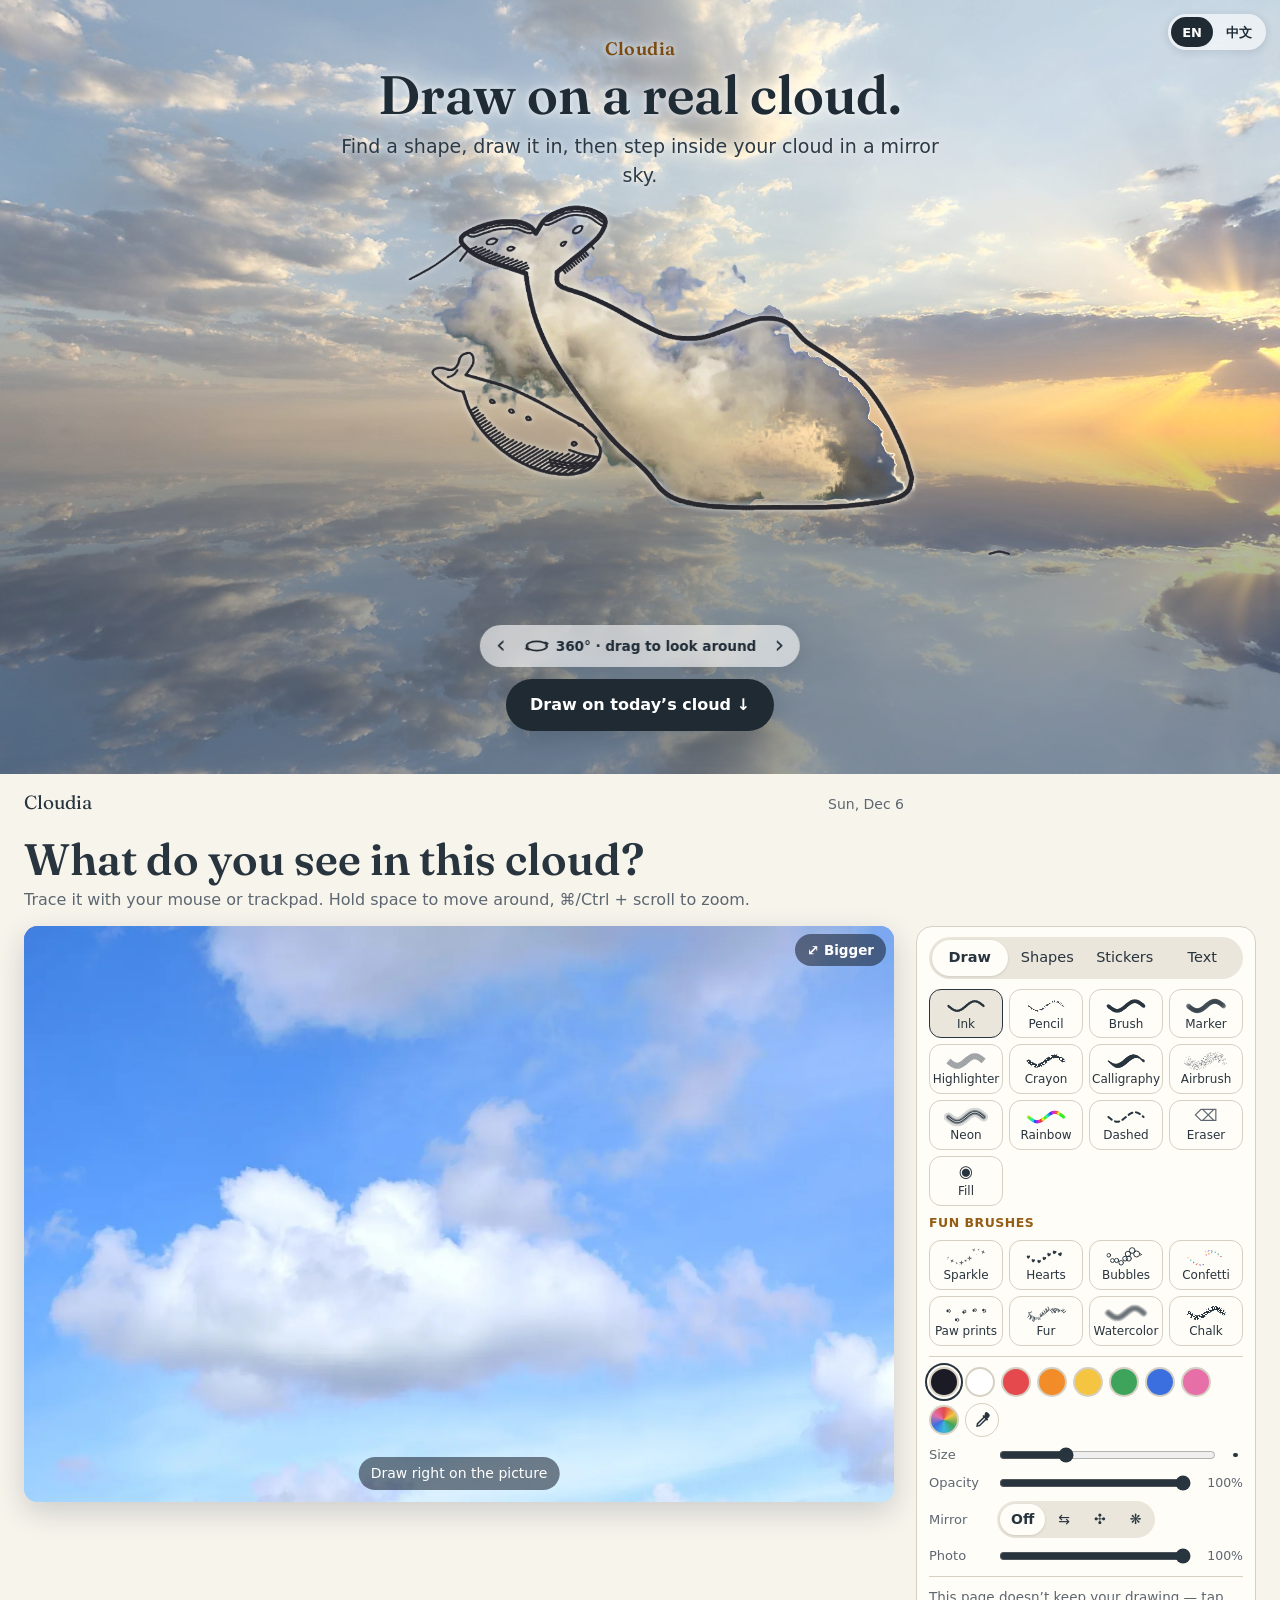
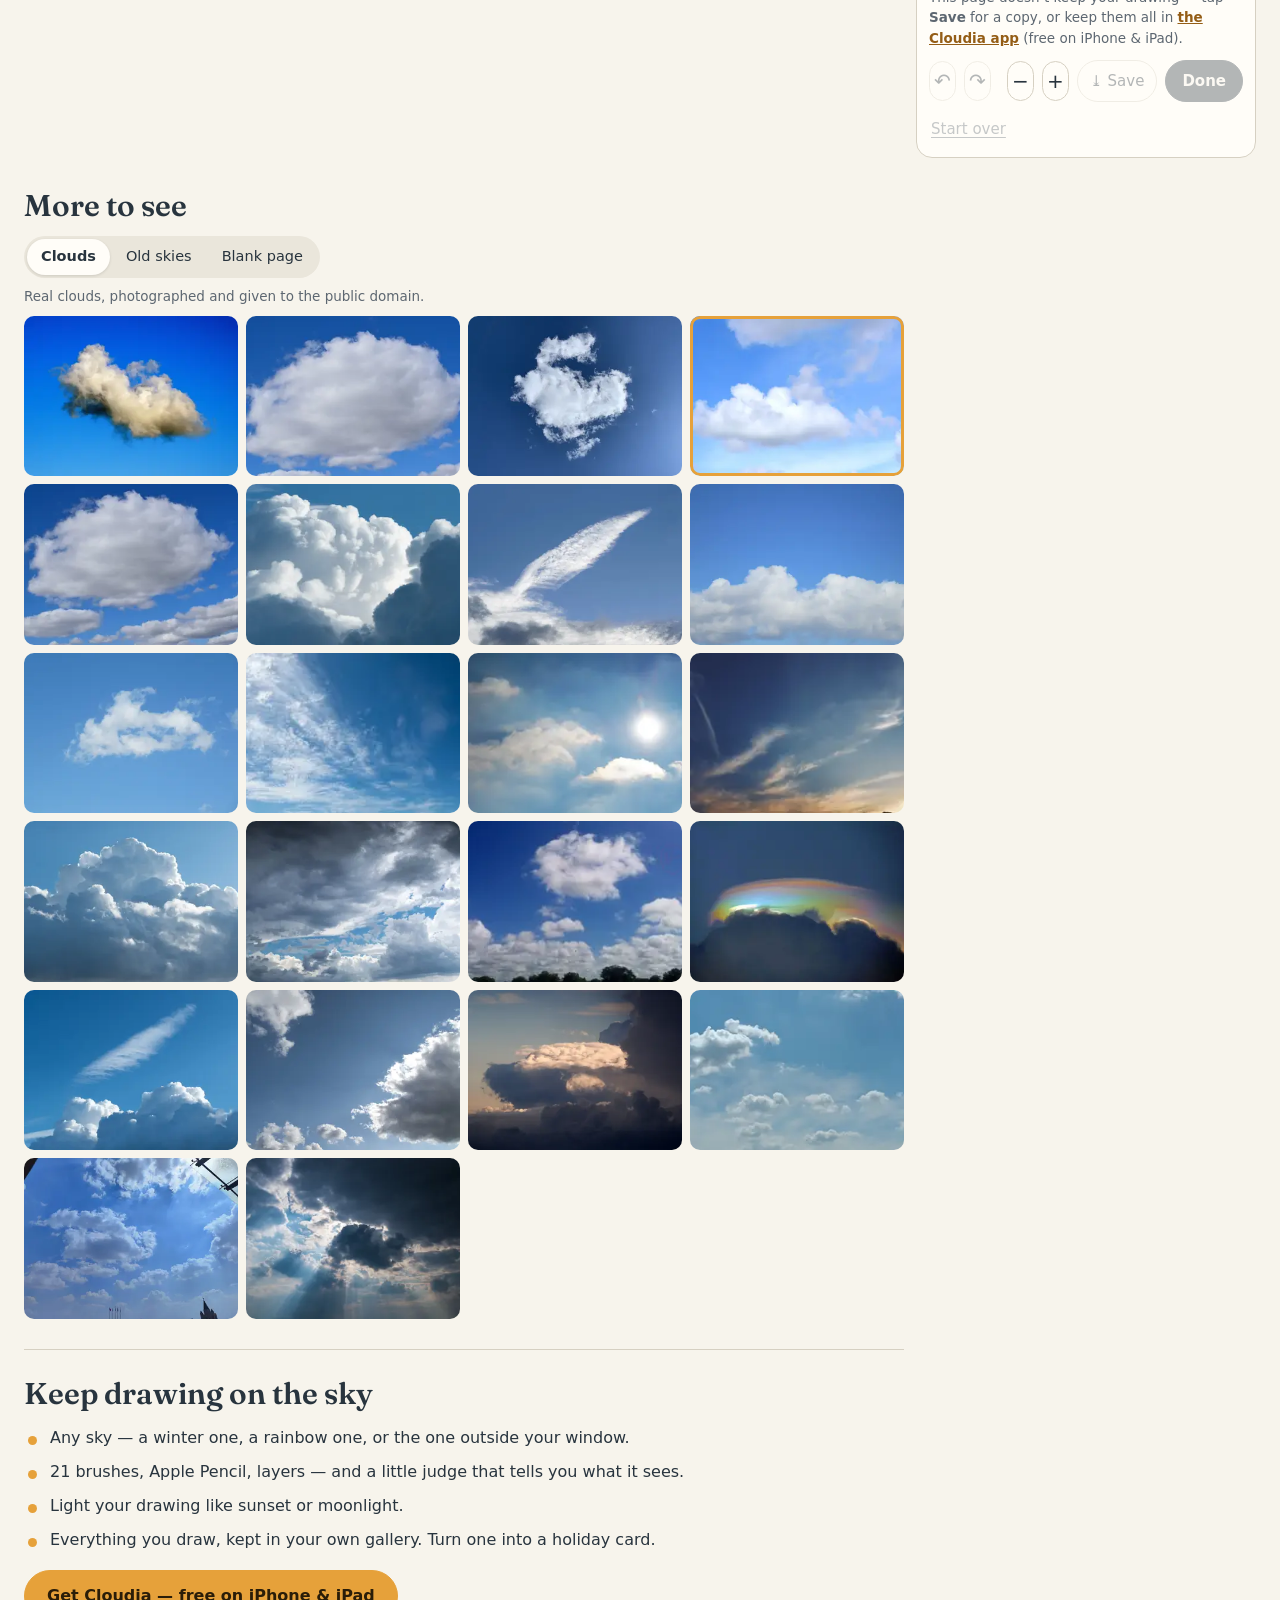
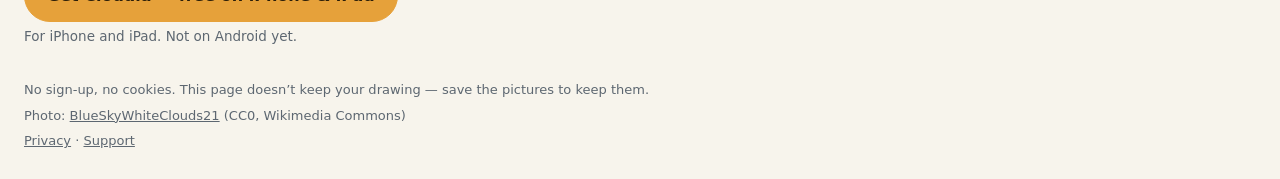
==== commit 9cb7a441: "today: don't count visits from localhost, LAN addresses or ?debug / ?promo Co-Authored-By: Claude Op" ====
--- a/today-v2/index.html
+++ b/today-v2/index.html
@@ -237,6 +237,6 @@
 })();
 </script>
 <script src="words.js?v=2"></script>
-<script type="module" src="js/app.js?v=45"></script>
+<script type="module" src="js/app.js?v=46"></script>
 </body>
 </html>
